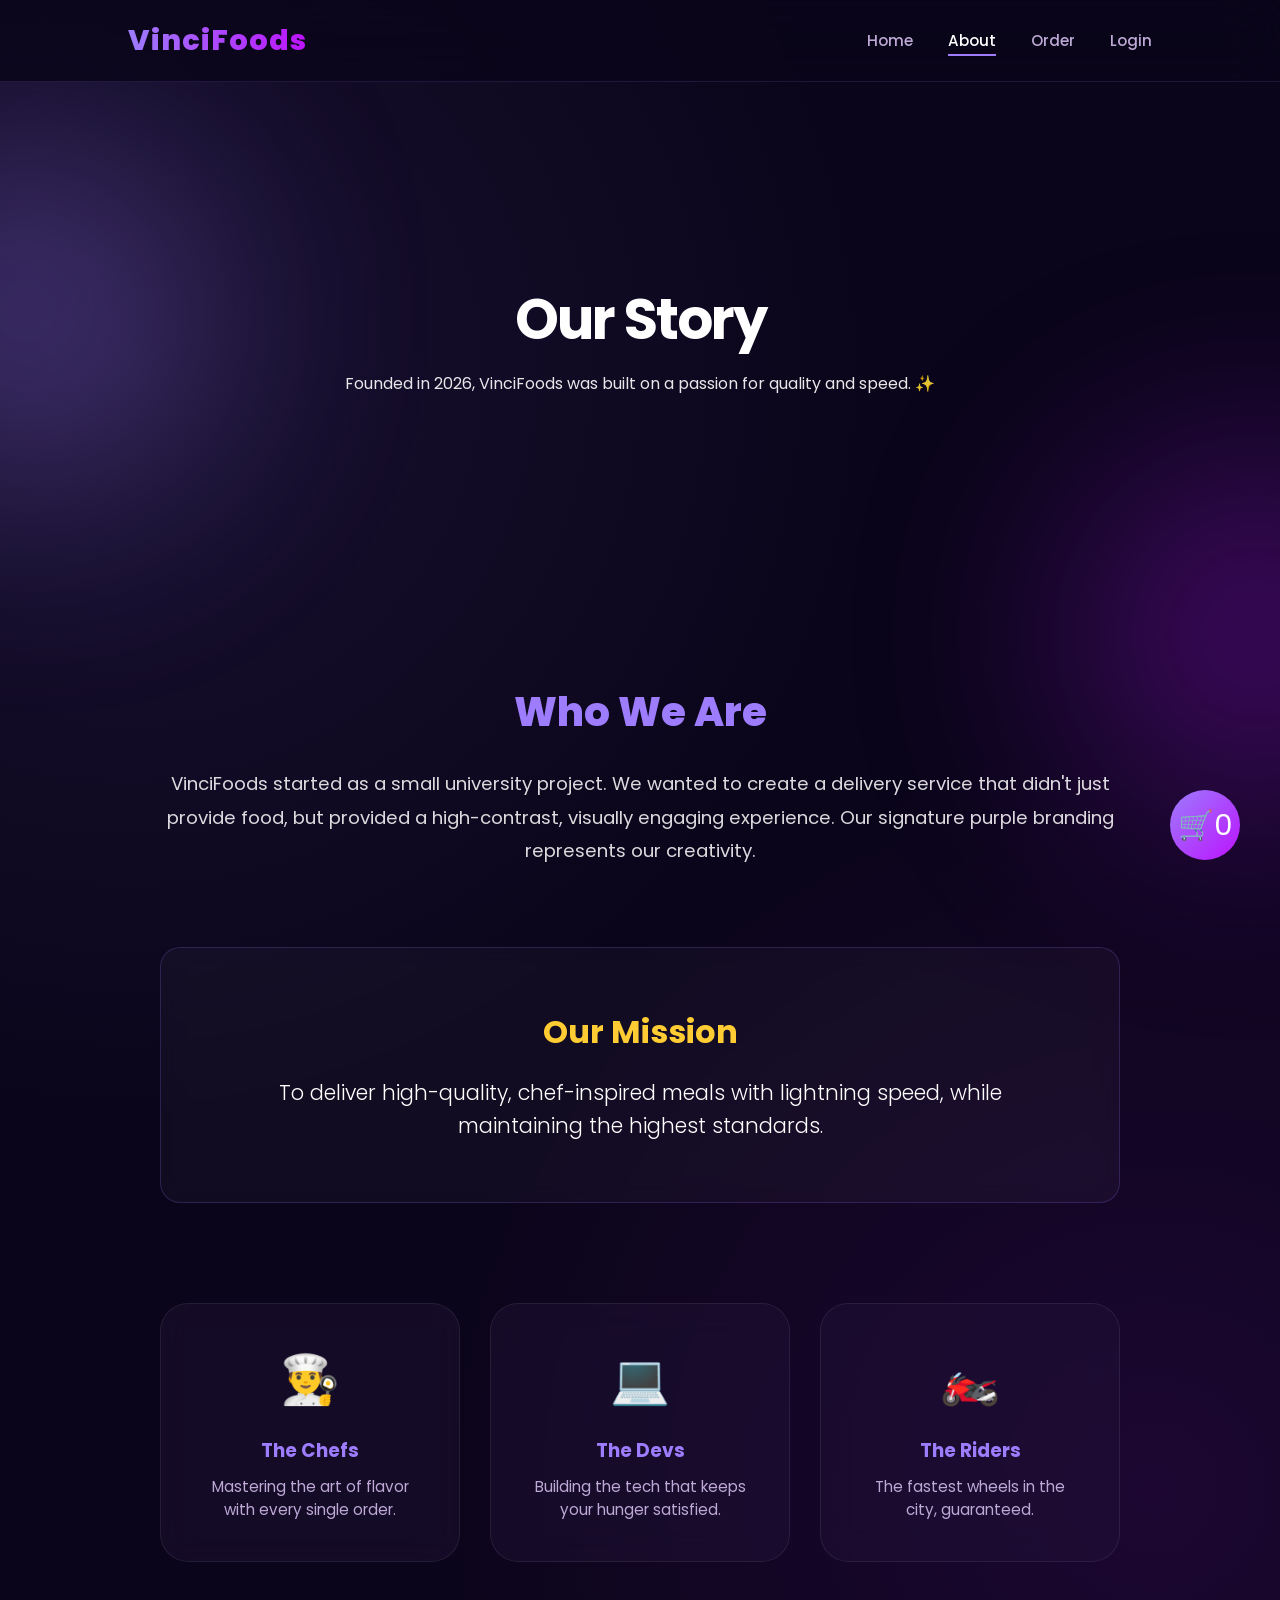
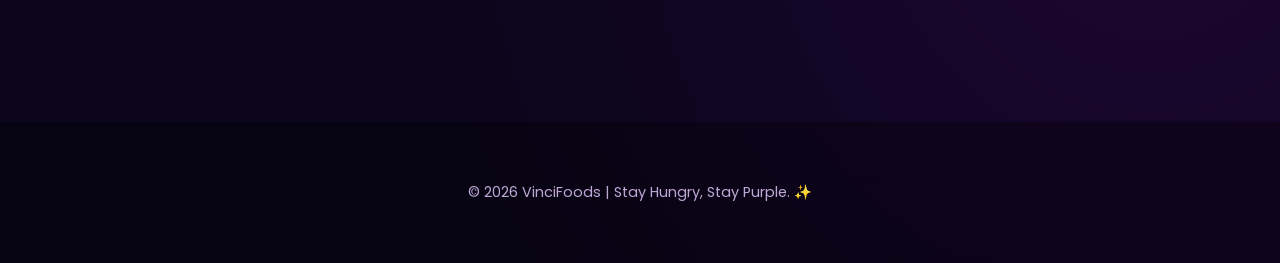
==== VinciFoods/aboutus.html @ 6edb6136 "Update aboutus.html" ====
<!DOCTYPE html>
<html lang="en">
<head>
    <meta charset="UTF-8">
    <meta name="viewport" content="width=device-width, initial-scale=1.0">
    <title>VinciFoods | Our Story</title>
    <link rel="stylesheet" href="style.css">
    <link href="https://fonts.googleapis.com/css2?family=Poppins:wght@300;400;600;800&display=swap" rel="stylesheet">
    <style>
        /* Scroll & Layout Fixes */
        html, body {
            height: auto;
            overflow-y: auto;
            overflow-x: hidden;
        }

        /* Mission Card enhancement */
        .delivery-card {
            background: rgba(255, 255, 255, 0.03);
            backdrop-filter: blur(10px);
            border: 1px solid rgba(157, 124, 253, 0.2);
            border-radius: 20px;
            transition: var(--transition-smooth);
        }

        .delivery-card:hover {
            transform: translateY(-5px);
            border-color: var(--accent-purple);
        }

        /* Staggered Entrance for About Content */
        .hero h1, .hero p, .intro-text, .delivery-card, .feature-item {
            opacity: 0;
            transform: translateY(40px) skewY(1deg);
            transition: var(--transition-cool);
        }

        body.loaded .hero h1 { opacity: 1; transform: translateY(0) skewY(0); transition-delay: 0.2s; }
        body.loaded .hero p  { opacity: 1; transform: translateY(0) skewY(0); transition-delay: 0.3s; }
        body.loaded .intro-text { opacity: 1; transform: translateY(0) skewY(0); transition-delay: 0.4s; }
        body.loaded .delivery-card { opacity: 1; transform: translateY(0) skewY(0); transition-delay: 0.5s; }
        
        /* Team Stagger */
        body.loaded .feature-item:nth-child(1) { opacity: 1; transform: translateY(0) skewY(0); transition-delay: 0.6s; }
        body.loaded .feature-item:nth-child(2) { opacity: 1; transform: translateY(0) skewY(0); transition-delay: 0.7s; }
        body.loaded .feature-item:nth-child(3) { opacity: 1; transform: translateY(0) skewY(0); transition-delay: 0.8s; }

        @media (max-width: 768px) {
            .hero h1 { font-size: 2.5rem; }
            .features-grid { grid-template-columns: 1fr; padding: 20px; }
        }
    </style>
</head>
<body id="page-body">
    <!-- Transition Layer Reveal (Curtain) -->
    <div id="loader-layer" style="position: fixed; top: 0; left: -100%; width: 100%; height: 100vh; background: linear-gradient(90deg, var(--accent-purple), var(--accent-neon)); z-index: 10001; transition: left 0.7s cubic-bezier(0.83, 0, 0.17, 1); pointer-events: none;"></div>

    <nav>
        <div class="logo" onclick="navTo('index.html')" style="cursor: pointer;">VinciFoods</div>
        <ul class="nav-links">
            <li><a href="javascript:void(0)" onclick="navTo('index.html')">Home</a></li>
            <li><a href="javascript:void(0)" onclick="navTo('aboutus.html')" class="active">About</a></li>
            <li><a href="javascript:void(0)" onclick="navTo('order.html')">Order</a></li>
            <li><a href="javascript:void(0)" onclick="navTo('login.html')" id="authLink">Login</a></li>
        </ul>
    </nav>

    <main>
        <header class="hero" style="min-height: 60vh; display: flex; flex-direction: column; justify-content: center; align-items: center; text-align: center; padding: 100px 10%;">
            <h1 style="font-size: 3.5rem; letter-spacing: -2px; line-height: 1.1;">Our Story</h1>
            <p style="max-width: 700px; margin: 20px auto; opacity: 0.9;">
                Founded in 2026, VinciFoods was built on a passion for quality and speed. ✨
            </p>
        </header>

        <section style="max-width: 1000px; margin: 0 auto; padding: 60px 20px; text-align: center;">
            <div class="intro-text" style="margin-bottom: 80px;">
                <h2 style="color: var(--accent-purple); margin-bottom: 25px; font-size: 2.5rem; font-weight: 800;">Who We Are</h2>
                <p style="font-size: 1.15rem; color: var(--text-white); opacity: 0.85; line-height: 1.8;">
                    VinciFoods started as a small university project. We wanted to create a delivery service that didn't just provide food, but provided a high-contrast, visually engaging experience. Our signature purple branding represents our creativity.
                </p>
            </div>

            <div class="delivery-card" style="padding: 60px 40px; margin-bottom: 100px;">
                <h3 style="color: var(--accent-gold); margin-bottom: 20px; font-size: 2rem; font-weight: 700;">Our Mission</h3>
                <p style="font-size: 1.3rem; font-weight: 300; line-height: 1.6; color: var(--text-white); max-width: 800px; margin: 0 auto;">
                    To deliver high-quality, chef-inspired meals with lightning speed, while maintaining the highest standards.
                </p>
            </div>

            <div class="features-grid" style="margin-bottom: 100px; display: grid; grid-template-columns: repeat(auto-fit, minmax(250px, 1fr)); gap: 30px;">
                <div class="feature-item">
                    <span style="font-size: 3rem; display: block; margin-bottom: 20px;">👨‍🍳</span>
                    <h3 style="color: var(--accent-purple); margin-bottom: 10px;">The Chefs</h3>
                    <p style="font-size: 0.95rem; color: var(--text-muted);">Mastering the art of flavor with every single order.</p>
                </div>
                <div class="feature-item">
                    <span style="font-size: 3rem; display: block; margin-bottom: 20px;">💻</span>
                    <h3 style="color: var(--accent-purple); margin-bottom: 10px;">The Devs</h3>
                    <p style="font-size: 0.95rem; color: var(--text-muted);">Building the tech that keeps your hunger satisfied.</p>
                </div>
                <div class="feature-item">
                    <span style="font-size: 3rem; display: block; margin-bottom: 20px;">🏍️</span>
                    <h3 style="color: var(--accent-purple); margin-bottom: 10px;">The Riders</h3>
                    <p style="font-size: 0.95rem; color: var(--text-muted);">The fastest wheels in the city, guaranteed.</p>
                </div>
            </div>
        </section>
    </main>

    <div class="cart-toggle" onclick="toggleCart()">🛒 <span id="cart-count">0</span></div>

    <div id="sidebar" class="cart-sidebar">
        <div class="cart-header" style="display:flex; justify-content:space-between; align-items:center; padding-bottom:20px;">
            <h3>Your Basket</h3>
            <button onclick="toggleCart()" style="background:none; border:none; color:var(--accent-purple); cursor:pointer; font-size:2rem;">&times;</button>
        </div>
        <div id="cart-items"></div>
        <div class="cart-total" style="padding: 20px; border-top: 1px solid rgba(157,124,253,0.2);">
            <div style="display:flex; justify-content:space-between; margin-bottom:15px;">
                <span>Total:</span>
                <span id="total-price" style="color:var(--accent-gold); font-weight:bold;">$0.00</span>
            </div>
            <button class="submit-btn" style="width: 100%;" onclick="checkout()">Checkout</button>
        </div>
    </div>

    <footer><p>&copy; 2026 VinciFoods | Stay Hungry, Stay Purple. ✨</p></footer>

    <script>
        // --- COOL TRANSITION LOGIC ---
        function navTo(url) {
            const loader = document.getElementById('loader-layer');
            loader.style.left = '0';
            setTimeout(() => { window.location.href = url; }, 700);
        }

        document.addEventListener("DOMContentLoaded", () => {
            // Trigger the Clip-Path reveal from style.css
            setTimeout(() => {
                document.body.classList.add('loaded');
            }, 100);
        });

        // --- CART LOGIC ---
        let basket = JSON.parse(localStorage.getItem('userCart')) || [];
        function toggleCart() { document.getElementById('sidebar').classList.toggle('active'); }
        
        function updateUI() {
            const container = document.getElementById('cart-items');
            const countLabel = document.getElementById('cart-count');
            const totalLabel = document.getElementById('total-price');
            container.innerHTML = '';
            let total = 0;

            if (basket.length === 0) {
                container.innerHTML = '<p style="text-align:center; color:var(--text-muted); margin-top:20px;">Your basket is empty.</p>';
            } else {
                basket.forEach((item, index) => {
                    total += item.price;
                    const itemDiv = document.createElement('div');
                    itemDiv.style = "display: flex; justify-content: space-between; padding: 15px; border-bottom: 1px solid rgba(157,124,253,0.1);";
                    itemDiv.innerHTML = `<div style="text-align: left;"><p style="font-weight:bold; font-size:0.9rem;">${item.name}</p><p style="font-size:0.8rem; color:var(--accent-gold);">$${item.price.toFixed(2)}</p></div><button onclick="removeItem(${index})" style="background:none; border:none; color:#ff4d4d; cursor:pointer; font-size: 0.8rem;">Remove</button>`;
                    container.appendChild(itemDiv);
                });
            }
            countLabel.innerText = basket.length;
            totalLabel.innerText = `$${total.toFixed(2)}`;
            localStorage.setItem('userCart', JSON.stringify(basket));
        }

        function removeItem(index) { basket.splice(index, 1); updateUI(); }
        updateUI();
    </script>
</body>
</html>
---- VinciFoods/style.css ----
/* --- ROOT VARIABLES --- */
:root {
    --bg-dark: #0a051a;      
    --bg-card: rgba(36, 20, 58, 0.4);      
    --accent-purple: #9d7cfd; 
    --accent-gold: #ffcc33;   
    --accent-neon: #bc13fe;  
    --text-white: #ffffff;
    --text-muted: #bda8d6;
    --error-red: #ff4d4d;
    --success-green: #00ff88; 
    --info-blue: #44ddff;     
    --glass-shine: rgba(255, 255, 255, 0.05);
    /* High-end timing function for that "snappy" feel */
    --transition-cool: all 0.8s cubic-bezier(0.16, 1, 0.3, 1);
    --transition-smooth: all 0.5s cubic-bezier(0.23, 1, 0.32, 1);
}

/* --- ANIMATIONS --- */
@keyframes fadeInUp {
    from { opacity: 0; transform: translateY(50px) skewY(2deg); filter: blur(10px); }
    to { opacity: 1; transform: translateY(0) skewY(0); filter: blur(0); }
}

@keyframes glowPulse {
    0%, 100% { box-shadow: 0 0 15px rgba(157, 124, 253, 0.3); }
    50% { box-shadow: 0 0 35px var(--accent-purple), 0 0 15px var(--accent-neon); }
}

@keyframes float {
    0%, 100% { transform: translateY(0) scale(1); }
    50% { transform: translateY(-20px) scale(1.05); }
}

/* --- PAGE STRUCTURE --- */
* {
    margin: 0;
    padding: 0;
    box-sizing: border-box;
}

html {
    scroll-behavior: smooth;
}

body {
    background: var(--bg-dark);
    background-image: 
        radial-gradient(circle at 10% 20%, rgba(157, 124, 253, 0.1) 0%, transparent 40%),
        radial-gradient(circle at 90% 80%, rgba(188, 19, 254, 0.1) 0%, transparent 40%);
    color: var(--text-white);
    min-height: 100vh;
    display: flex;
    flex-direction: column;
    overflow-x: hidden;
    font-family: 'Poppins', sans-serif;
    
    /* Reveal Initial State */
    clip-path: circle(0% at 50% 50%);
    transition: clip-path 1.2s cubic-bezier(0.16, 1, 0.3, 1);
}

/* Dynamic Background Blobs */
body::before, body::after {
    content: "";
    position: fixed;
    width: 350px;
    height: 350px;
    border-radius: 50%;
    filter: blur(120px);
    z-index: -1;
    opacity: 0.35;
    animation: float 12s infinite ease-in-out;
    pointer-events: none;
}

body::before { top: 15%; left: -150px; background: var(--accent-purple); }
body::after { bottom: 10%; right: -150px; background: var(--accent-neon); animation-delay: -6s; }

/* Transition Reveal State */
body.loaded {
    clip-path: circle(150% at 50% 50%);
}

/* Exit Sweep Transition */
body.fade-out::after {
    content: "";
    position: fixed;
    top: 0;
    left: 0;
    width: 100%;
    height: 100%;
    background: var(--accent-purple);
    z-index: 10001;
    transform: translateX(-100%);
    animation: sweepIn 0.6s cubic-bezier(0.83, 0, 0.17, 1) forwards;
}

@keyframes sweepIn {
    to { transform: translateX(0); }
}

/* --- STAGGERED ENTRANCE --- */
.hero h1, .hero p, .hero-btns, .feature-item {
    opacity: 0;
}

body.loaded .hero h1 { animation: fadeInUp 0.8s var(--transition-cool) forwards 0.2s; }
body.loaded .hero p  { animation: fadeInUp 0.8s var(--transition-cool) forwards 0.3s; }
body.loaded .hero-btns { animation: fadeInUp 0.8s var(--transition-cool) forwards 0.4s; }

/* --- NAVIGATION --- */
nav {
    display: flex;
    justify-content: space-between;
    align-items: center;
    padding: 1.2rem 10%;
    background: rgba(10, 5, 26, 0.8);
    backdrop-filter: blur(25px);
    border-bottom: 1px solid rgba(157, 124, 253, 0.15);
    position: sticky;
    top: 0;
    z-index: 1000; 
    transform: translateY(-100%);
    transition: transform 0.8s var(--transition-cool) 0.5s;
}

body.loaded nav {
    transform: translateY(0);
}

.logo {
    font-size: 1.8rem;
    font-weight: 800;
    background: linear-gradient(to right, var(--accent-purple), var(--accent-neon));
    -webkit-background-clip: text;
    -webkit-text-fill-color: transparent;
    letter-spacing: 1px;
}

.nav-links {
    list-style: none;
    display: flex;
    gap: 35px;
}

.nav-links a {
    text-decoration: none;
    color: var(--text-muted);
    font-weight: 500;
    font-size: 0.95rem;
    position: relative;
    transition: var(--transition-smooth);
}

.nav-links a.active, .nav-links a:hover {
    color: var(--text-white);
}

.nav-links a::after {
    content: "";
    position: absolute;
    bottom: -5px;
    left: 0;
    width: 0%;
    height: 2px;
    background: var(--accent-purple);
    transition: var(--transition-smooth);
}

.nav-links a.active::after, .nav-links a:hover::after {
    width: 100%;
}

/* --- CARDS & GRID --- */
.feature-item, .food-item, .auth-container {
    background: var(--bg-card);
    backdrop-filter: blur(15px);
    border: 1px solid rgba(255, 255, 255, 0.08);
    border-radius: 28px;
    padding: 40px;
    transition: var(--transition-smooth);
    text-align: center;
}

.feature-item:hover, .food-item:hover {
    transform: translateY(-12px);
    border-color: var(--accent-purple);
    background: rgba(157, 124, 253, 0.1);
    box-shadow: 0 20px 40px rgba(0, 0, 0, 0.3);
}

/* --- BUTTONS --- */
.btn-primary, .btn-secondary, .submit-btn {
    padding: 14px 35px;
    border-radius: 16px;
    font-weight: 700;
    text-decoration: none;
    display: inline-block;
    transition: var(--transition-smooth);
    cursor: pointer;
    border: none;
    font-size: 1rem;
}

.btn-primary, .submit-btn {
    background: linear-gradient(135deg, var(--accent-purple), var(--accent-neon));
    color: white;
    box-shadow: 0 8px 20px rgba(157, 124, 253, 0.3);
}

.btn-secondary {
    background: rgba(255, 255, 255, 0.05);
    color: white;
    border: 1px solid rgba(157, 124, 253, 0.3);
}

.btn-primary:hover, .submit-btn:hover {
    transform: translateY(-4px);
    filter: brightness(1.15);
    box-shadow: 0 12px 30px rgba(157, 124, 253, 0.5);
}

.btn-secondary:hover {
    background: rgba(157, 124, 253, 0.1);
    border-color: var(--accent-purple);
    transform: translateY(-4px);
}

/* --- USER WELCOME TEXT --- */
.user-welcome {
    background: rgba(255, 204, 51, 0.1);
    color: var(--accent-gold);
    padding: 8px 20px;
    border-radius: 50px;
    font-size: 0.9rem;
    font-weight: 600;
    display: inline-block;
    margin-bottom: 20px;
    border: 1px solid rgba(255, 204, 51, 0.2);
}

/* --- CART SYSTEM --- */
.cart-toggle {
    position: fixed; 
    bottom: 40px;
    right: 40px;
    background: linear-gradient(135deg, var(--accent-purple), var(--accent-neon));
    width: 70px;
    height: 70px;
    border-radius: 50%;
    display: flex;
    justify-content: center;
    align-items: center;
    font-size: 1.8rem;
    z-index: 9999; 
    cursor: pointer;
    transition: var(--transition-smooth);
    animation: glowPulse 3s infinite;
}

.cart-toggle:hover {
    transform: scale(1.1) rotate(-10deg);
}

.cart-sidebar {
    position: fixed;
    top: 0;
    right: -450px; 
    width: 420px;
    height: 100vh;
    background: rgba(10, 5, 26, 0.98);
    backdrop-filter: blur(40px);
    border-left: 1px solid rgba(157, 124, 253, 0.2);
    z-index: 10000; 
    padding: 50px 30px;
    display: flex;
    flex-direction: column;
    transition: 0.7s cubic-bezier(0.16, 1, 0.3, 1);
}

.cart-sidebar.active { right: 0; }

/* --- FOOTER --- */
footer {
    padding: 60px 10%;
    text-align: center;
    color: var(--text-muted);
    font-size: 0.9rem;
    background: rgba(0,0,0,0.3);
    margin-top: auto;
}
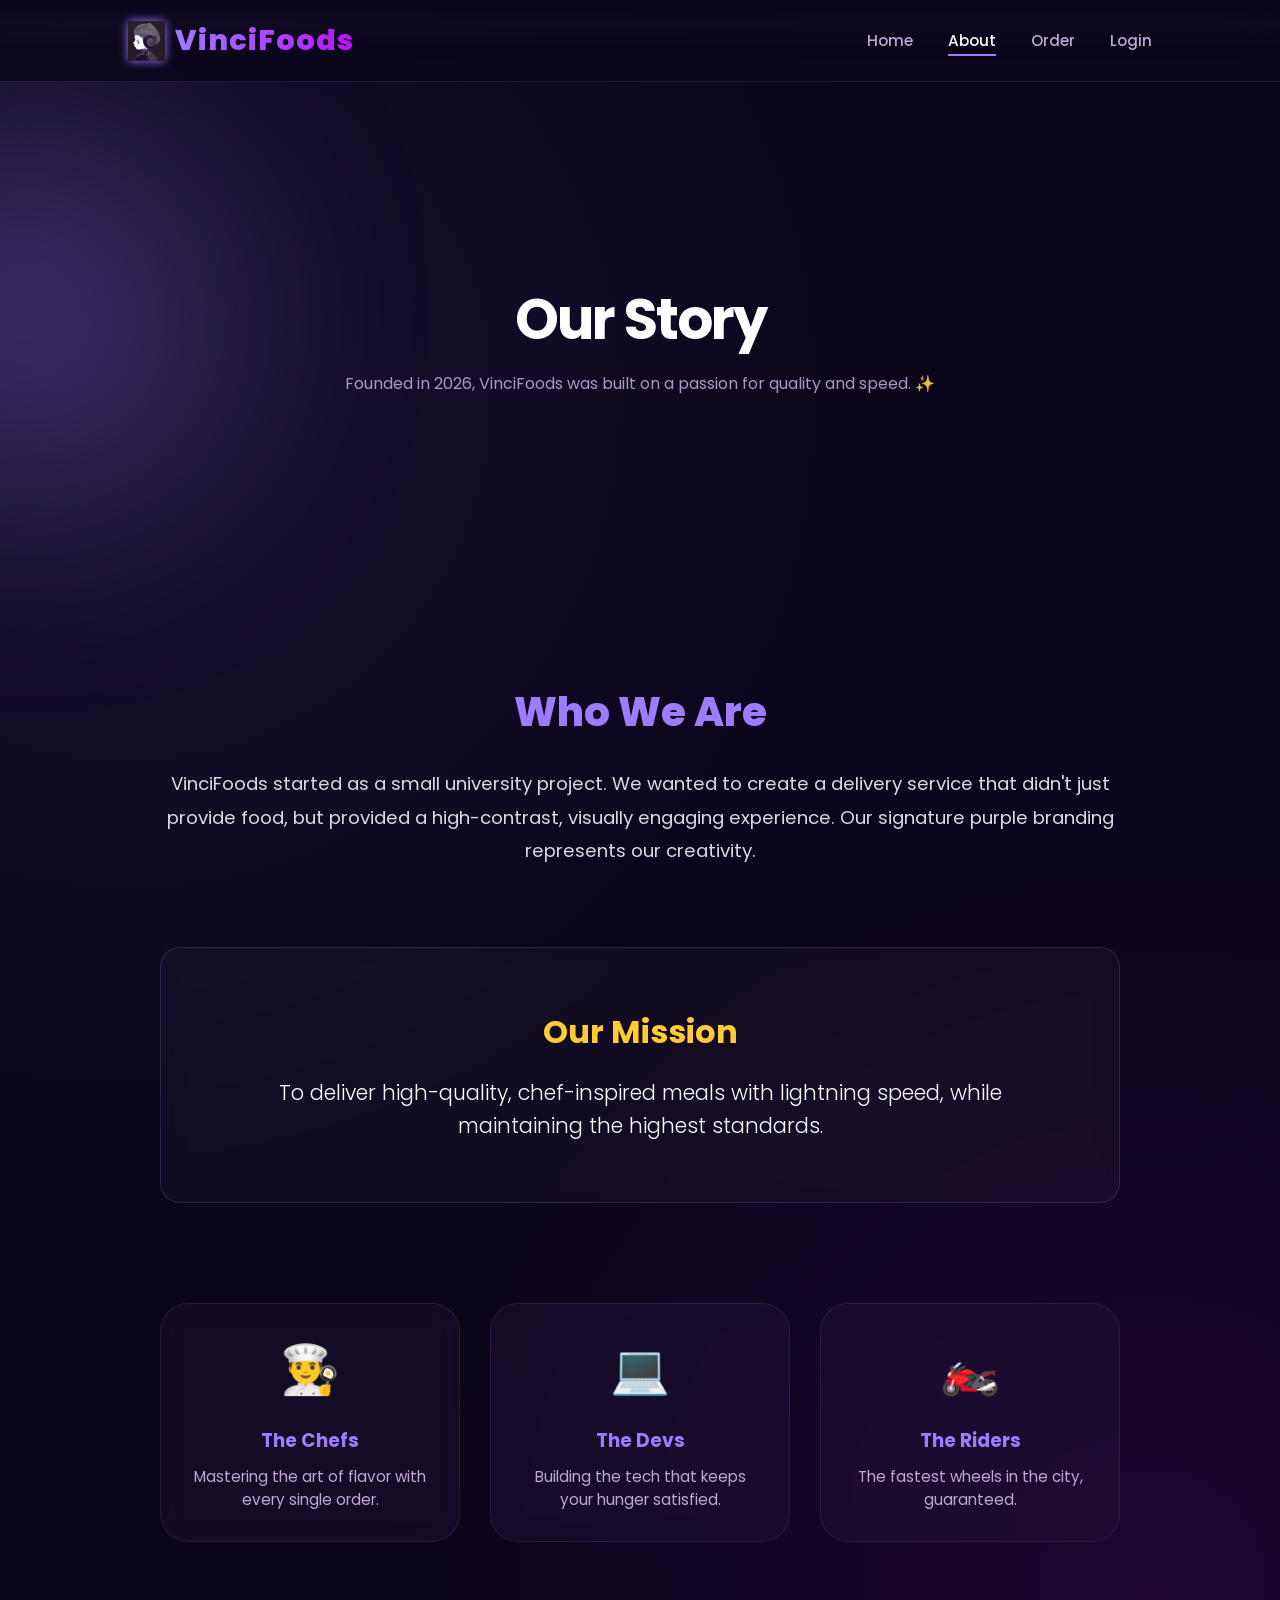
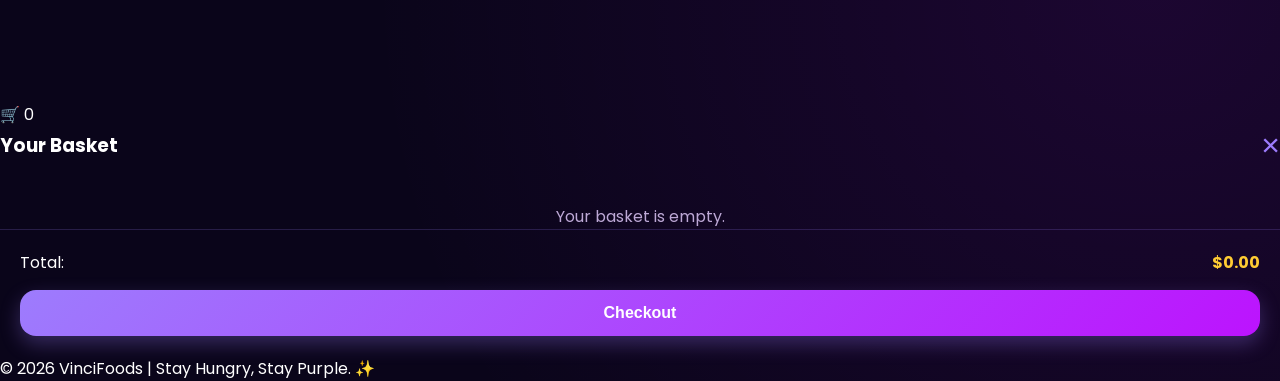
==== commit 30fbac65: "Update aboutus.html" ====
--- a/VinciFoods/aboutus.html
+++ b/VinciFoods/aboutus.html
@@ -14,6 +14,37 @@
             overflow-x: hidden;
         }
 
+        /* --- LOGO TRANSITION STYLES --- */
+        #loader-layer {
+            position: fixed;
+            top: 0;
+            left: -100%;
+            width: 100%;
+            height: 100vh;
+            background: #0a051a; /* Matches your --bg-dark variable */
+            z-index: 10001;
+            transition: left 0.7s cubic-bezier(0.83, 0, 0.17, 1);
+            display: flex;
+            justify-content: center;
+            align-items: center;
+            pointer-events: none;
+        }
+
+        #loader-logo {
+            width: 220px; 
+            height: auto;
+            opacity: 0;
+            transform: scale(0.85);
+            transition: all 0.6s cubic-bezier(0.16, 1, 0.3, 1);
+            filter: drop-shadow(0 0 25px rgba(157, 124, 253, 0.6));
+        }
+
+        /* Transition Trigger */
+        #loader-layer.active #loader-logo {
+            opacity: 1;
+            transform: scale(1);
+        }
+
         /* Mission Card enhancement */
         .delivery-card {
             background: rgba(255, 255, 255, 0.03);
@@ -32,7 +63,7 @@
         .hero h1, .hero p, .intro-text, .delivery-card, .feature-item {
             opacity: 0;
             transform: translateY(40px) skewY(1deg);
-            transition: var(--transition-cool);
+            transition: 0.8s cubic-bezier(0.23, 1, 0.32, 1);
         }
 
         body.loaded .hero h1 { opacity: 1; transform: translateY(0) skewY(0); transition-delay: 0.2s; }
@@ -52,23 +83,29 @@
     </style>
 </head>
 <body id="page-body">
-    <!-- Transition Layer Reveal (Curtain) -->
-    <div id="loader-layer" style="position: fixed; top: 0; left: -100%; width: 100%; height: 100vh; background: linear-gradient(90deg, var(--accent-purple), var(--accent-neon)); z-index: 10001; transition: left 0.7s cubic-bezier(0.83, 0, 0.17, 1); pointer-events: none;"></div>
+    <!-- Corrected Transition Layer with .png extension -->
+    <div id="loader-layer">
+        <img src="Image_20260212_002545_039.png" id="loader-logo" alt="VinciFoods Logo">
+    </div>
 
     <nav>
-        <div class="logo" onclick="navTo('index.html')" style="cursor: pointer;">VinciFoods</div>
+        <div class="logo-container" onclick="navTo('index.html')" style="cursor: pointer; display: flex; align-items: center; gap: 10px;">
+            <!-- Also using the image here for consistency -->
+            <img src="Image_20260212_002545_039.png" alt="V" style="height: 40px; filter: drop-shadow(0 0 5px var(--accent-purple));">
+            <span class="logo">VinciFoods</span>
+        </div>
         <ul class="nav-links">
             <li><a href="javascript:void(0)" onclick="navTo('index.html')">Home</a></li>
             <li><a href="javascript:void(0)" onclick="navTo('aboutus.html')" class="active">About</a></li>
             <li><a href="javascript:void(0)" onclick="navTo('order.html')">Order</a></li>
-            <li><a href="javascript:void(0)" onclick="navTo('login.html')" id="authLink">Login</a></li>
+            <li><a href="javascript:void(0)" onclick="handleAuthAction()" id="authLink">Login</a></li>
         </ul>
     </nav>
 
     <main>
         <header class="hero" style="min-height: 60vh; display: flex; flex-direction: column; justify-content: center; align-items: center; text-align: center; padding: 100px 10%;">
             <h1 style="font-size: 3.5rem; letter-spacing: -2px; line-height: 1.1;">Our Story</h1>
-            <p style="max-width: 700px; margin: 20px auto; opacity: 0.9;">
+            <p style="max-width: 700px; margin: 20px auto; opacity: 0.9; color: var(--text-muted);">
                 Founded in 2026, VinciFoods was built on a passion for quality and speed. ✨
             </p>
         </header>
@@ -110,6 +147,7 @@
 
     <div class="cart-toggle" onclick="toggleCart()">🛒 <span id="cart-count">0</span></div>
 
+    <!-- Sidebar & Footer (Keeping your existing logic) -->
     <div id="sidebar" class="cart-sidebar">
         <div class="cart-header" style="display:flex; justify-content:space-between; align-items:center; padding-bottom:20px;">
             <h3>Your Basket</h3>
@@ -128,18 +166,49 @@
     <footer><p>&copy; 2026 VinciFoods | Stay Hungry, Stay Purple. ✨</p></footer>
 
     <script>
-        // --- COOL TRANSITION LOGIC ---
+        // --- AUTH & SESSION SYNC ---
+        function checkAuth() {
+            const authLink = document.getElementById('authLink');
+            const currentUser = JSON.parse(localStorage.getItem('currentUser'));
+            if (currentUser) {
+                authLink.innerText = "Logout";
+            } else {
+                authLink.innerText = "Login";
+            }
+        }
+
+        function handleAuthAction() {
+            const currentUser = JSON.parse(localStorage.getItem('currentUser'));
+            if (currentUser) {
+                if (confirm("Are you sure you want to logout?")) {
+                    localStorage.removeItem('currentUser');
+                    navTo('index.html');
+                }
+            } else {
+                navTo('login.html');
+            }
+        }
+
+        // --- NAVIGATION & TRANSITIONS ---
         function navTo(url) {
             const loader = document.getElementById('loader-layer');
             loader.style.left = '0';
-            setTimeout(() => { window.location.href = url; }, 700);
+            
+            setTimeout(() => {
+                loader.classList.add('active');
+            }, 100);
+
+            setTimeout(() => { 
+                window.location.href = url; 
+            }, 800);
         }
 
         document.addEventListener("DOMContentLoaded", () => {
-            // Trigger the Clip-Path reveal from style.css
+            checkAuth();
             setTimeout(() => {
                 document.body.classList.add('loaded');
             }, 100);
+            updateUI();
         });
 
         // --- CART LOGIC ---
@@ -170,7 +239,23 @@
         }
 
         function removeItem(index) { basket.splice(index, 1); updateUI(); }
-        updateUI();
+
+        function checkout() {
+            const currentUser = JSON.parse(localStorage.getItem('currentUser'));
+            if (!currentUser) {
+                alert("Please login to proceed to checkout!");
+                navTo('login.html');
+                return;
+            }
+            if (basket.length === 0) {
+                alert("Your basket is empty!");
+                return;
+            }
+            alert("Order placed successfully! 🍕");
+            basket = [];
+            updateUI();
+            toggleCart();
+        }
     </script>
 </body>
 </html>
--- a/VinciFoods/style.css
+++ b/VinciFoods/style.css
@@ -16,6 +16,18 @@
     --transition-smooth: all 0.5s cubic-bezier(0.23, 1, 0.32, 1);
 }
 
+/* --- CUSTOM SCROLLBAR --- */
+::-webkit-scrollbar {
+    width: 8px;
+}
+::-webkit-scrollbar-track {
+    background: var(--bg-dark);
+}
+::-webkit-scrollbar-thumb {
+    background: linear-gradient(var(--accent-purple), var(--accent-neon));
+    border-radius: 10px;
+}
+
 /* --- ANIMATIONS --- */
 @keyframes fadeInUp {
     from { opacity: 0; transform: translateY(50px) skewY(2deg); filter: blur(10px); }
@@ -30,6 +42,11 @@
 @keyframes float {
     0%, 100% { transform: translateY(0) scale(1); }
     50% { transform: translateY(-20px) scale(1.05); }
+}
+
+@keyframes scanline {
+    0% { transform: translateY(-100%); }
+    100% { transform: translateY(100%); }
 }
 
 /* --- PAGE STRUCTURE --- */
@@ -60,8 +77,23 @@
     transition: clip-path 1.2s cubic-bezier(0.16, 1, 0.3, 1);
 }
 
+/* Tech Overlay (Scanline) */
+body::after {
+    content: "";
+    position: fixed;
+    top: 0;
+    left: 0;
+    width: 100%;
+    height: 100%;
+    background: linear-gradient(to bottom, transparent, rgba(157, 124, 253, 0.03), transparent);
+    height: 50px;
+    z-index: 10002;
+    pointer-events: none;
+    animation: scanline 8s linear infinite;
+}
+
 /* Dynamic Background Blobs */
-body::before, body::after {
+body::before {
     content: "";
     position: fixed;
     width: 350px;
@@ -72,42 +104,15 @@
     opacity: 0.35;
     animation: float 12s infinite ease-in-out;
     pointer-events: none;
-}
-
-body::before { top: 15%; left: -150px; background: var(--accent-purple); }
-body::after { bottom: 10%; right: -150px; background: var(--accent-neon); animation-delay: -6s; }
+    top: 15%; 
+    left: -150px; 
+    background: var(--accent-purple);
+}
 
 /* Transition Reveal State */
 body.loaded {
     clip-path: circle(150% at 50% 50%);
 }
-
-/* Exit Sweep Transition */
-body.fade-out::after {
-    content: "";
-    position: fixed;
-    top: 0;
-    left: 0;
-    width: 100%;
-    height: 100%;
-    background: var(--accent-purple);
-    z-index: 10001;
-    transform: translateX(-100%);
-    animation: sweepIn 0.6s cubic-bezier(0.83, 0, 0.17, 1) forwards;
-}
-
-@keyframes sweepIn {
-    to { transform: translateX(0); }
-}
-
-/* --- STAGGERED ENTRANCE --- */
-.hero h1, .hero p, .hero-btns, .feature-item {
-    opacity: 0;
-}
-
-body.loaded .hero h1 { animation: fadeInUp 0.8s var(--transition-cool) forwards 0.2s; }
-body.loaded .hero p  { animation: fadeInUp 0.8s var(--transition-cool) forwards 0.3s; }
-body.loaded .hero-btns { animation: fadeInUp 0.8s var(--transition-cool) forwards 0.4s; }
 
 /* --- NAVIGATION --- */
 nav {
@@ -173,25 +178,24 @@
 }
 
 /* --- CARDS & GRID --- */
-.feature-item, .food-item, .auth-container {
+.feature-item, .food-item, .auth-container, .stat-card {
     background: var(--bg-card);
     backdrop-filter: blur(15px);
     border: 1px solid rgba(255, 255, 255, 0.08);
     border-radius: 28px;
-    padding: 40px;
-    transition: var(--transition-smooth);
-    text-align: center;
-}
-
-.feature-item:hover, .food-item:hover {
-    transform: translateY(-12px);
+    padding: 30px;
+    transition: var(--transition-smooth);
+}
+
+.food-item:hover, .stat-card:hover {
+    transform: translateY(-10px);
     border-color: var(--accent-purple);
     background: rgba(157, 124, 253, 0.1);
-    box-shadow: 0 20px 40px rgba(0, 0, 0, 0.3);
+    box-shadow: 0 20px 40px rgba(0, 0, 0, 0.4);
 }
 
 /* --- BUTTONS --- */
-.btn-primary, .btn-secondary, .submit-btn {
+.btn-primary, .submit-btn, .btn-shutdown {
     padding: 14px 35px;
     border-radius: 16px;
     font-weight: 700;
@@ -201,6 +205,7 @@
     cursor: pointer;
     border: none;
     font-size: 1rem;
+    text-align: center;
 }
 
 .btn-primary, .submit-btn {
@@ -209,84 +214,43 @@
     box-shadow: 0 8px 20px rgba(157, 124, 253, 0.3);
 }
 
-.btn-secondary {
-    background: rgba(255, 255, 255, 0.05);
+.btn-shutdown {
+    background: rgba(255, 77, 77, 0.1);
+    border: 1px solid var(--error-red);
+    color: var(--error-red);
+    font-size: 0.8rem;
+    padding: 10px 20px;
+}
+
+.btn-shutdown:hover {
+    background: var(--error-red);
     color: white;
-    border: 1px solid rgba(157, 124, 253, 0.3);
-}
-
-.btn-primary:hover, .submit-btn:hover {
-    transform: translateY(-4px);
-    filter: brightness(1.15);
-    box-shadow: 0 12px 30px rgba(157, 124, 253, 0.5);
-}
-
-.btn-secondary:hover {
-    background: rgba(157, 124, 253, 0.1);
-    border-color: var(--accent-purple);
-    transform: translateY(-4px);
-}
-
-/* --- USER WELCOME TEXT --- */
-.user-welcome {
+    box-shadow: 0 0 20px rgba(255, 77, 77, 0.4);
+}
+
+/* --- USER & ADMIN UTILS --- */
+.admin-badge {
+    color: var(--accent-gold);
     background: rgba(255, 204, 51, 0.1);
-    color: var(--accent-gold);
-    padding: 8px 20px;
-    border-radius: 50px;
-    font-size: 0.9rem;
-    font-weight: 600;
-    display: inline-block;
-    margin-bottom: 20px;
-    border: 1px solid rgba(255, 204, 51, 0.2);
-}
-
-/* --- CART SYSTEM --- */
-.cart-toggle {
-    position: fixed; 
-    bottom: 40px;
-    right: 40px;
-    background: linear-gradient(135deg, var(--accent-purple), var(--accent-neon));
-    width: 70px;
-    height: 70px;
-    border-radius: 50%;
-    display: flex;
-    justify-content: center;
-    align-items: center;
-    font-size: 1.8rem;
-    z-index: 9999; 
-    cursor: pointer;
-    transition: var(--transition-smooth);
-    animation: glowPulse 3s infinite;
-}
-
-.cart-toggle:hover {
-    transform: scale(1.1) rotate(-10deg);
-}
-
-.cart-sidebar {
-    position: fixed;
-    top: 0;
-    right: -450px; 
-    width: 420px;
-    height: 100vh;
-    background: rgba(10, 5, 26, 0.98);
-    backdrop-filter: blur(40px);
-    border-left: 1px solid rgba(157, 124, 253, 0.2);
-    z-index: 10000; 
-    padding: 50px 30px;
-    display: flex;
-    flex-direction: column;
-    transition: 0.7s cubic-bezier(0.16, 1, 0.3, 1);
-}
-
-.cart-sidebar.active { right: 0; }
-
-/* --- FOOTER --- */
-footer {
-    padding: 60px 10%;
-    text-align: center;
-    color: var(--text-muted);
-    font-size: 0.9rem;
-    background: rgba(0,0,0,0.3);
-    margin-top: auto;
-}
+    padding: 4px 12px;
+    border-radius: 8px;
+    font-family: 'Space Mono', monospace;
+    font-size: 0.8rem;
+    border: 1px solid rgba(255, 204, 51, 0.3);
+}
+
+/* --- RESPONSIVE DESIGN --- */
+@media (max-width: 768px) {
+    nav {
+        padding: 1.2rem 5%;
+    }
+    .nav-links {
+        display: none; /* Mobile Menu Logic would go here */
+    }
+    .logo {
+        font-size: 1.4rem;
+    }
+    .stat-value {
+        font-size: 1.8rem !important;
+    }
+}
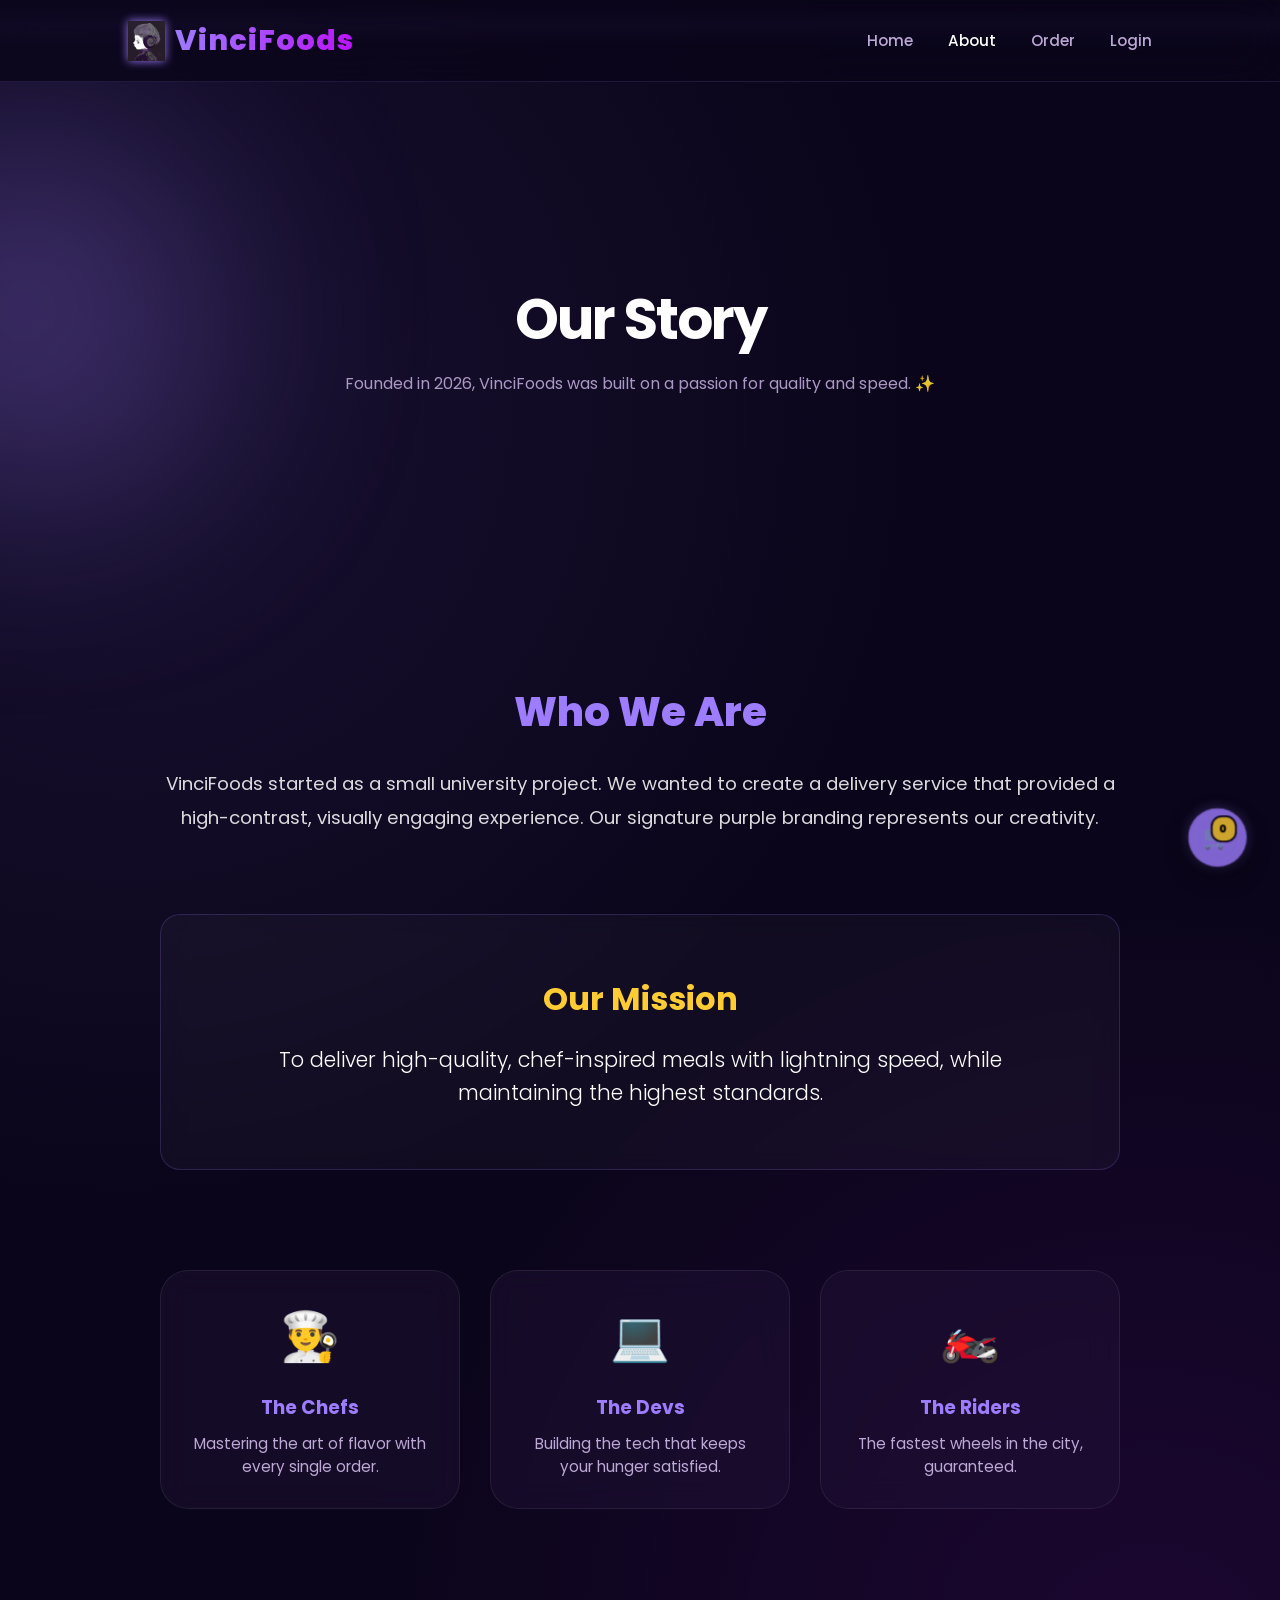
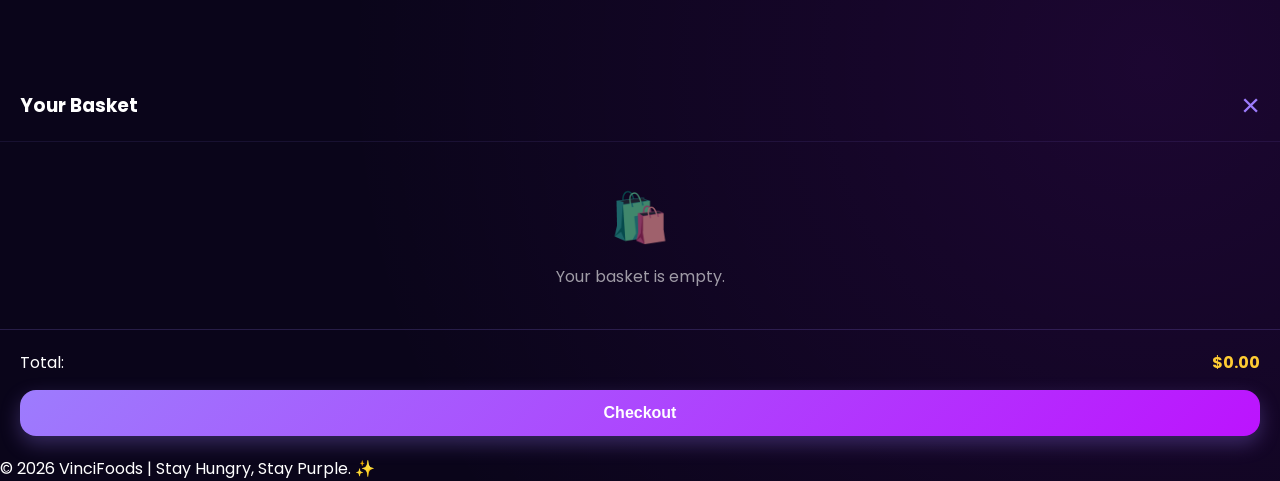
==== commit 81cb893e: "Update aboutus.html" ====
--- a/VinciFoods/aboutus.html
+++ b/VinciFoods/aboutus.html
@@ -1,4 +1,4 @@
-<!DOCTYPE html>
+    <!DOCTYPE html>
 <html lang="en">
 <head>
     <meta charset="UTF-8">
@@ -7,7 +7,7 @@
     <link rel="stylesheet" href="style.css">
     <link href="https://fonts.googleapis.com/css2?family=Poppins:wght@300;400;600;800&display=swap" rel="stylesheet">
     <style>
-        /* Scroll & Layout Fixes */
+        /* --- LAYOUT & SCROLL FIXES --- */
         html, body {
             height: auto;
             overflow-y: auto;
@@ -21,7 +21,7 @@
             left: -100%;
             width: 100%;
             height: 100vh;
-            background: #0a051a; /* Matches your --bg-dark variable */
+            background: #0a051a; 
             z-index: 10001;
             transition: left 0.7s cubic-bezier(0.83, 0, 0.17, 1);
             display: flex;
@@ -39,27 +39,48 @@
             filter: drop-shadow(0 0 25px rgba(157, 124, 253, 0.6));
         }
 
-        /* Transition Trigger */
         #loader-layer.active #loader-logo {
             opacity: 1;
             transform: scale(1);
         }
 
-        /* Mission Card enhancement */
-        .delivery-card {
-            background: rgba(255, 255, 255, 0.03);
-            backdrop-filter: blur(10px);
-            border: 1px solid rgba(157, 124, 253, 0.2);
-            border-radius: 20px;
-            transition: var(--transition-smooth);
-        }
-
-        .delivery-card:hover {
-            transform: translateY(-5px);
-            border-color: var(--accent-purple);
-        }
-
-        /* Staggered Entrance for About Content */
+        /* --- FLOATING CART CONTAINER --- */
+        .cart-container {
+            position: fixed;
+            bottom: 30px;
+            right: 30px;
+            background: var(--accent-purple);
+            width: 65px;
+            height: 65px;
+            border-radius: 50%;
+            display: flex;
+            justify-content: center;
+            align-items: center;
+            cursor: pointer;
+            box-shadow: 0 10px 30px rgba(0, 0, 0, 0.5), 0 0 15px rgba(157, 124, 253, 0.4);
+            z-index: 1000;
+            transition: all 0.4s cubic-bezier(0.175, 0.885, 0.32, 1.275);
+        }
+
+        .cart-container:hover {
+            transform: scale(1.1) rotate(-5deg);
+            background: #af8dff;
+        }
+
+        .cart-badge {
+            position: absolute;
+            top: -5px;
+            right: -5px;
+            background: var(--accent-gold);
+            color: #000;
+            font-weight: 800;
+            font-size: 0.75rem;
+            padding: 4px 8px;
+            border-radius: 12px;
+            border: 2px solid var(--bg-dark);
+        }
+
+        /* --- ENTRANCE ANIMATIONS --- */
         .hero h1, .hero p, .intro-text, .delivery-card, .feature-item {
             opacity: 0;
             transform: translateY(40px) skewY(1deg);
@@ -71,7 +92,6 @@
         body.loaded .intro-text { opacity: 1; transform: translateY(0) skewY(0); transition-delay: 0.4s; }
         body.loaded .delivery-card { opacity: 1; transform: translateY(0) skewY(0); transition-delay: 0.5s; }
         
-        /* Team Stagger */
         body.loaded .feature-item:nth-child(1) { opacity: 1; transform: translateY(0) skewY(0); transition-delay: 0.6s; }
         body.loaded .feature-item:nth-child(2) { opacity: 1; transform: translateY(0) skewY(0); transition-delay: 0.7s; }
         body.loaded .feature-item:nth-child(3) { opacity: 1; transform: translateY(0) skewY(0); transition-delay: 0.8s; }
@@ -83,14 +103,13 @@
     </style>
 </head>
 <body id="page-body">
-    <!-- Corrected Transition Layer with .png extension -->
+    
     <div id="loader-layer">
         <img src="Image_20260212_002545_039.png" id="loader-logo" alt="VinciFoods Logo">
     </div>
 
     <nav>
         <div class="logo-container" onclick="navTo('index.html')" style="cursor: pointer; display: flex; align-items: center; gap: 10px;">
-            <!-- Also using the image here for consistency -->
             <img src="Image_20260212_002545_039.png" alt="V" style="height: 40px; filter: drop-shadow(0 0 5px var(--accent-purple));">
             <span class="logo">VinciFoods</span>
         </div>
@@ -114,11 +133,11 @@
             <div class="intro-text" style="margin-bottom: 80px;">
                 <h2 style="color: var(--accent-purple); margin-bottom: 25px; font-size: 2.5rem; font-weight: 800;">Who We Are</h2>
                 <p style="font-size: 1.15rem; color: var(--text-white); opacity: 0.85; line-height: 1.8;">
-                    VinciFoods started as a small university project. We wanted to create a delivery service that didn't just provide food, but provided a high-contrast, visually engaging experience. Our signature purple branding represents our creativity.
+                    VinciFoods started as a small university project. We wanted to create a delivery service that provided a high-contrast, visually engaging experience. Our signature purple branding represents our creativity.
                 </p>
             </div>
 
-            <div class="delivery-card" style="padding: 60px 40px; margin-bottom: 100px;">
+            <div class="delivery-card" style="padding: 60px 40px; margin-bottom: 100px; border-radius: 20px; background: rgba(255,255,255,0.03); backdrop-filter: blur(10px); border: 1px solid rgba(157,124,253,0.2);">
                 <h3 style="color: var(--accent-gold); margin-bottom: 20px; font-size: 2rem; font-weight: 700;">Our Mission</h3>
                 <p style="font-size: 1.3rem; font-weight: 300; line-height: 1.6; color: var(--text-white); max-width: 800px; margin: 0 auto;">
                     To deliver high-quality, chef-inspired meals with lightning speed, while maintaining the highest standards.
@@ -145,15 +164,21 @@
         </section>
     </main>
 
-    <div class="cart-toggle" onclick="toggleCart()">🛒 <span id="cart-count">0</span></div>
-
-    <!-- Sidebar & Footer (Keeping your existing logic) -->
+    <!-- PERSISTENT FLOATING CART -->
+    <div class="cart-container" onclick="toggleCart()" id="floating-cart">
+        <div class="cart-icon-wrapper" style="position: relative;">
+            <span style="font-size: 1.6rem;">🛒</span>
+            <span id="cart-count" class="cart-badge">0</span>
+        </div>
+    </div>
+
+    <!-- SIDEBAR -->
     <div id="sidebar" class="cart-sidebar">
-        <div class="cart-header" style="display:flex; justify-content:space-between; align-items:center; padding-bottom:20px;">
-            <h3>Your Basket</h3>
-            <button onclick="toggleCart()" style="background:none; border:none; color:var(--accent-purple); cursor:pointer; font-size:2rem;">&times;</button>
-        </div>
-        <div id="cart-items"></div>
+        <div class="cart-header" style="display:flex; justify-content:space-between; align-items:center; padding: 20px; border-bottom: 1px solid rgba(157,124,253,0.1);">
+            <h3 style="margin:0;">Your Basket</h3>
+            <button onclick="toggleCart()" style="background:none; border:none; color:var(--accent-purple); cursor:pointer; font-size:2rem; line-height:1;">&times;</button>
+        </div>
+        <div id="cart-items" style="flex: 1; overflow-y: auto;"></div>
         <div class="cart-total" style="padding: 20px; border-top: 1px solid rgba(157,124,253,0.2);">
             <div style="display:flex; justify-content:space-between; margin-bottom:15px;">
                 <span>Total:</span>
@@ -166,15 +191,11 @@
     <footer><p>&copy; 2026 VinciFoods | Stay Hungry, Stay Purple. ✨</p></footer>
 
     <script>
-        // --- AUTH & SESSION SYNC ---
+        // --- AUTH LOGIC ---
         function checkAuth() {
             const authLink = document.getElementById('authLink');
             const currentUser = JSON.parse(localStorage.getItem('currentUser'));
-            if (currentUser) {
-                authLink.innerText = "Logout";
-            } else {
-                authLink.innerText = "Login";
-            }
+            authLink.innerText = currentUser ? "Logout" : "Login";
         }
 
         function handleAuthAction() {
@@ -193,43 +214,40 @@
         function navTo(url) {
             const loader = document.getElementById('loader-layer');
             loader.style.left = '0';
-            
-            setTimeout(() => {
-                loader.classList.add('active');
-            }, 100);
-
-            setTimeout(() => { 
-                window.location.href = url; 
-            }, 800);
-        }
-
-        document.addEventListener("DOMContentLoaded", () => {
-            checkAuth();
-            setTimeout(() => {
-                document.body.classList.add('loaded');
-            }, 100);
-            updateUI();
-        });
+            setTimeout(() => loader.classList.add('active'), 50);
+            setTimeout(() => window.location.href = url, 750);
+        }
 
         // --- CART LOGIC ---
         let basket = JSON.parse(localStorage.getItem('userCart')) || [];
         function toggleCart() { document.getElementById('sidebar').classList.toggle('active'); }
-        
+
         function updateUI() {
             const container = document.getElementById('cart-items');
             const countLabel = document.getElementById('cart-count');
             const totalLabel = document.getElementById('total-price');
+            const floatingCart = document.getElementById('floating-cart');
+            
             container.innerHTML = '';
             let total = 0;
 
             if (basket.length === 0) {
-                container.innerHTML = '<p style="text-align:center; color:var(--text-muted); margin-top:20px;">Your basket is empty.</p>';
+                container.innerHTML = `<div style="text-align:center; padding:40px 20px; opacity:0.6;"><span style="font-size:3rem; display:block; margin-bottom:10px;">🛍️</span><p>Your basket is empty.</p></div>`;
+                floatingCart.style.opacity = "0.8";
+                floatingCart.style.transform = "scale(0.9)";
             } else {
+                floatingCart.style.opacity = "1";
+                floatingCart.style.transform = "scale(1)";
                 basket.forEach((item, index) => {
                     total += item.price;
                     const itemDiv = document.createElement('div');
-                    itemDiv.style = "display: flex; justify-content: space-between; padding: 15px; border-bottom: 1px solid rgba(157,124,253,0.1);";
-                    itemDiv.innerHTML = `<div style="text-align: left;"><p style="font-weight:bold; font-size:0.9rem;">${item.name}</p><p style="font-size:0.8rem; color:var(--accent-gold);">$${item.price.toFixed(2)}</p></div><button onclick="removeItem(${index})" style="background:none; border:none; color:#ff4d4d; cursor:pointer; font-size: 0.8rem;">Remove</button>`;
+                    itemDiv.style = "display: flex; justify-content: space-between; align-items: center; padding: 15px; border-bottom: 1px solid rgba(157,124,253,0.1);";
+                    itemDiv.innerHTML = `
+                        <div style="text-align: left;">
+                            <p style="font-weight:bold; font-size:0.9rem; margin:0;">${item.name}</p>
+                            <p style="font-size:0.8rem; color:var(--accent-gold); margin:0;">$${item.price.toFixed(2)}</p>
+                        </div>
+                        <button onclick="removeItem(${index})" style="background:rgba(255,77,77,0.1); border:none; color:#ff4d4d; cursor:pointer; padding:5px 10px; border-radius:5px; font-size: 0.7rem;">Remove</button>`;
                     container.appendChild(itemDiv);
                 });
             }
@@ -247,15 +265,18 @@
                 navTo('login.html');
                 return;
             }
-            if (basket.length === 0) {
-                alert("Your basket is empty!");
-                return;
-            }
+            if (basket.length === 0) return alert("Your basket is empty!");
             alert("Order placed successfully! 🍕");
             basket = [];
             updateUI();
             toggleCart();
         }
+
+        document.addEventListener("DOMContentLoaded", () => {
+            checkAuth();
+            updateUI();
+            setTimeout(() => document.body.classList.add('loaded'), 100);
+        });
     </script>
 </body>
 </html>
--- a/VinciFoods/style.css
+++ b/VinciFoods/style.css
@@ -41,7 +41,7 @@
 
 @keyframes float {
     0%, 100% { transform: translateY(0) scale(1); }
-    50% { transform: translateY(-20px) scale(1.05); }
+    50% { transform: translateY(-15px) scale(1.02); }
 }
 
 @keyframes scanline {
@@ -162,19 +162,89 @@
     color: var(--text-white);
 }
 
-.nav-links a::after {
-    content: "";
-    position: absolute;
-    bottom: -5px;
-    left: 0;
-    width: 0%;
-    height: 2px;
-    background: var(--accent-purple);
-    transition: var(--transition-smooth);
-}
-
-.nav-links a.active::after, .nav-links a:hover::after {
+/* --- HERO SECTION UTILS --- */
+.hero-btns {
+    display: flex;
+    align-items: center;
+    justify-content: center;
+    gap: 25px;
+    margin-top: 30px;
+}
+
+.learn-more-link {
+    color: var(--accent-purple);
+    text-decoration: none;
+    font-weight: 600;
+    font-size: 1rem;
+    transition: var(--transition-smooth);
+}
+
+.learn-more-link:hover {
+    color: var(--text-white);
+    text-shadow: 0 0 10px rgba(157, 124, 253, 0.8);
+    transform: translateX(5px);
+}
+
+/* --- PERSISTENT FLOATING CART --- */
+.cart-container {
+    position: fixed; /* FLOATING FIX */
+    bottom: 30px;
+    right: 30px;
+    z-index: 9999;
+    background: var(--bg-card);
+    backdrop-filter: blur(15px);
+    border: 1px solid rgba(157, 124, 253, 0.3);
+    border-radius: 24px;
+    padding: 20px;
+    box-shadow: 0 15px 45px rgba(0, 0, 0, 0.6);
+    animation: float 6s ease-in-out infinite;
+    transition: var(--transition-smooth);
+}
+
+.cart-container:hover {
+    animation-play-state: paused;
+    transform: scale(1.05);
+    border-color: var(--accent-neon);
+}
+
+/* --- CHECKOUT & FORMS --- */
+.checkout-form {
+    display: flex;
+    flex-direction: column;
+    gap: 20px;
+}
+
+.checkout-form label {
+    font-family: 'Space Mono', monospace;
+    font-size: 0.75rem;
+    color: var(--accent-purple);
+    text-transform: uppercase;
+    letter-spacing: 2px;
+}
+
+.checkout-form input, .checkout-form select {
     width: 100%;
+    background: rgba(255, 255, 255, 0.05);
+    border: 1px solid rgba(157, 124, 253, 0.2);
+    border-radius: 12px;
+    padding: 15px;
+    color: white;
+    font-family: 'Poppins', sans-serif;
+    transition: var(--transition-smooth);
+}
+
+.checkout-form input:focus {
+    outline: none;
+    border-color: var(--accent-purple);
+    background: rgba(157, 124, 253, 0.1);
+}
+
+.total-price-display {
+    font-family: 'Space Mono', monospace;
+    font-size: 2.5rem;
+    font-weight: 800;
+    color: var(--accent-gold);
+    text-shadow: 0 0 20px rgba(255, 204, 51, 0.3);
 }
 
 /* --- CARDS & GRID --- */
@@ -245,12 +315,14 @@
         padding: 1.2rem 5%;
     }
     .nav-links {
-        display: none; /* Mobile Menu Logic would go here */
+        display: none;
     }
-    .logo {
-        font-size: 1.4rem;
+    .hero-btns {
+        flex-direction: column;
+        gap: 15px;
     }
-    .stat-value {
-        font-size: 1.8rem !important;
+    .cart-container {
+        bottom: 20px;
+        right: 20px;
     }
 }
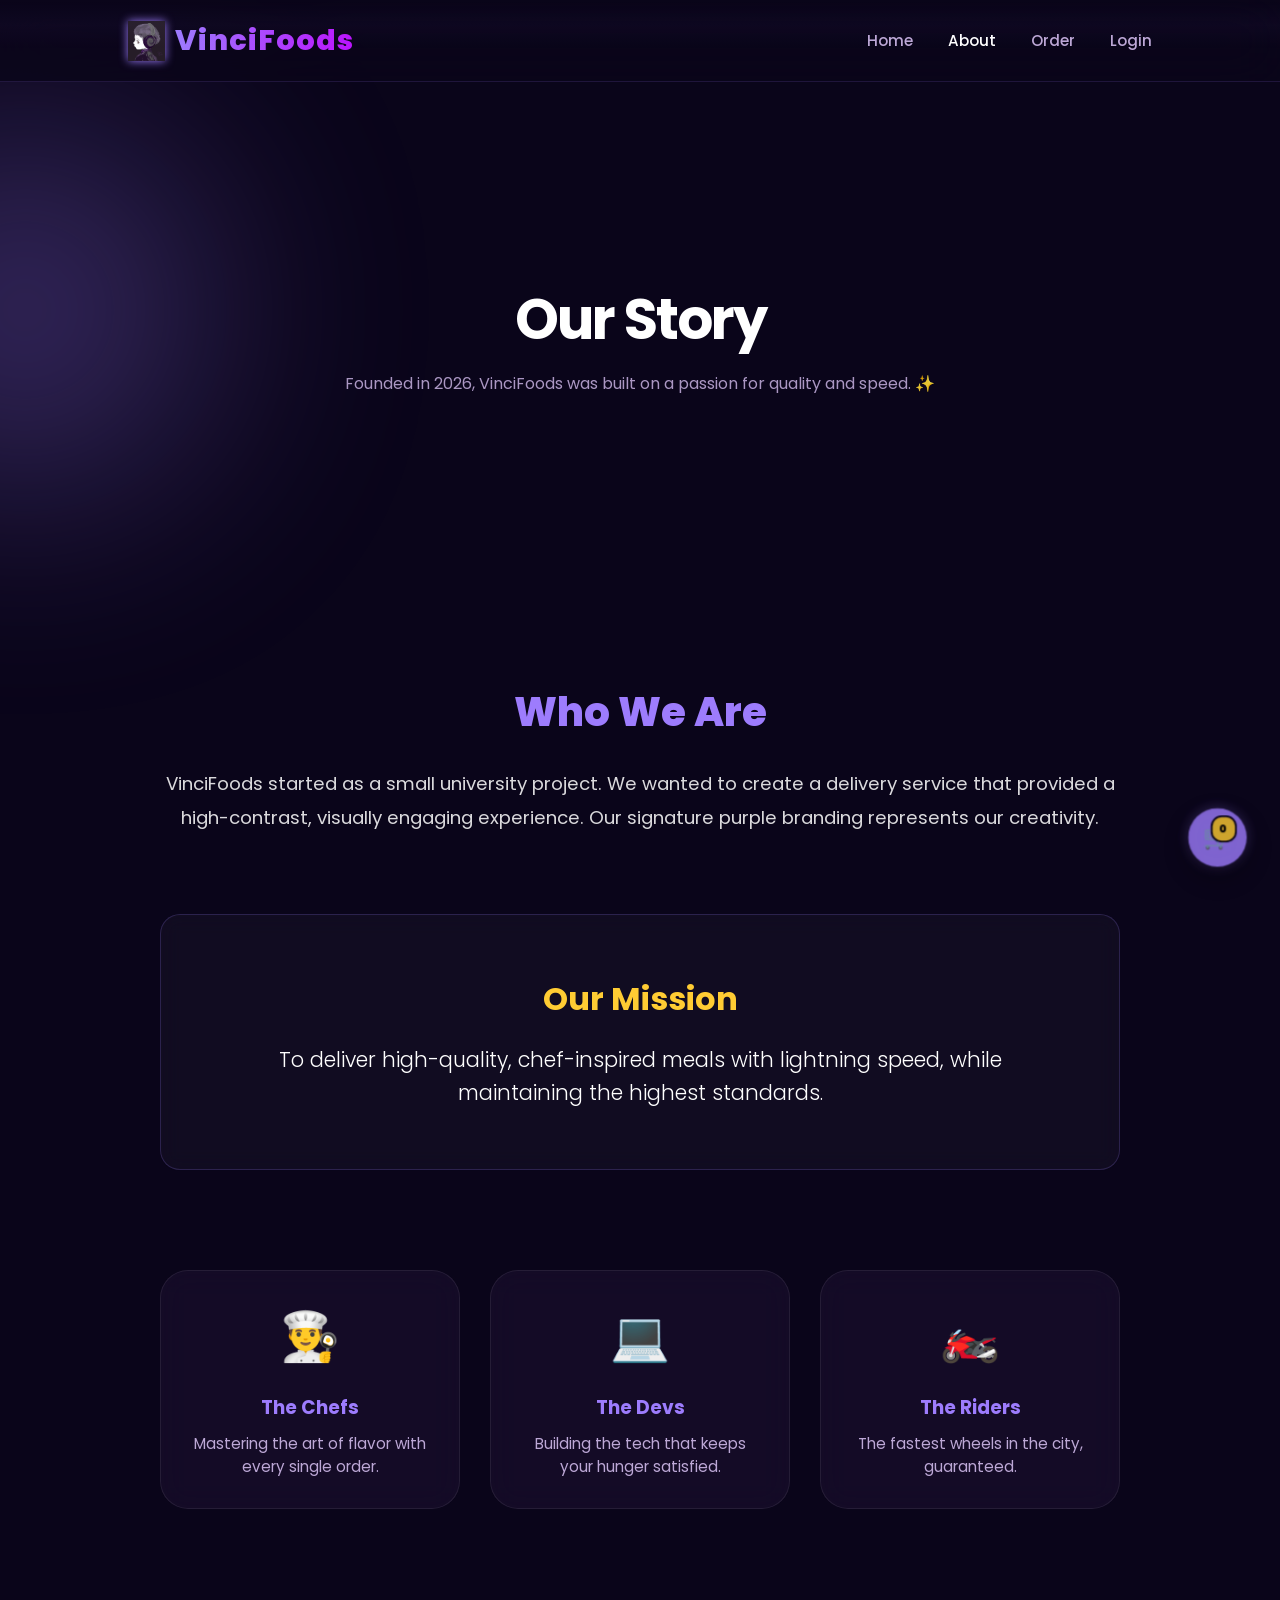
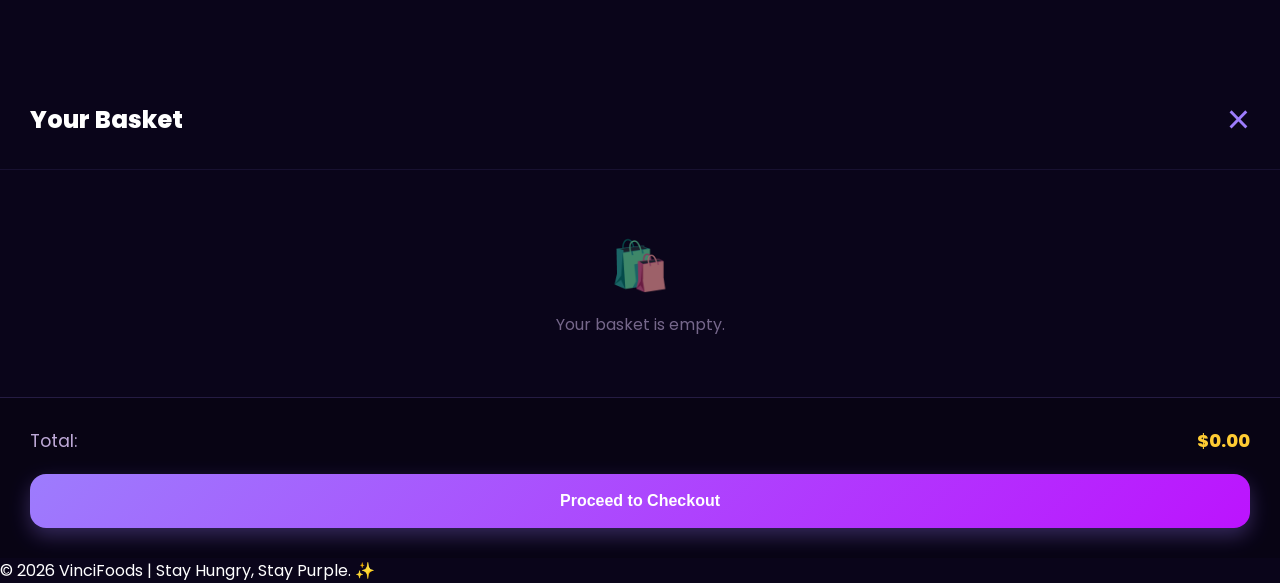
==== commit 00d5e0d9: "Update aboutus.html" ====
--- a/VinciFoods/aboutus.html
+++ b/VinciFoods/aboutus.html
@@ -1,4 +1,4 @@
-    <!DOCTYPE html>
+<!DOCTYPE html>
 <html lang="en">
 <head>
     <meta charset="UTF-8">
@@ -7,11 +7,12 @@
     <link rel="stylesheet" href="style.css">
     <link href="https://fonts.googleapis.com/css2?family=Poppins:wght@300;400;600;800&display=swap" rel="stylesheet">
     <style>
-        /* --- LAYOUT & SCROLL FIXES --- */
+        /* --- LAYOUT & SCROLL --- */
         html, body {
             height: auto;
             overflow-y: auto;
             overflow-x: hidden;
+            background: var(--bg-dark);
         }
 
         /* --- LOGO TRANSITION STYLES --- */
@@ -83,18 +84,18 @@
         /* --- ENTRANCE ANIMATIONS --- */
         .hero h1, .hero p, .intro-text, .delivery-card, .feature-item {
             opacity: 0;
-            transform: translateY(40px) skewY(1deg);
+            transform: translateY(40px);
             transition: 0.8s cubic-bezier(0.23, 1, 0.32, 1);
         }
 
-        body.loaded .hero h1 { opacity: 1; transform: translateY(0) skewY(0); transition-delay: 0.2s; }
-        body.loaded .hero p  { opacity: 1; transform: translateY(0) skewY(0); transition-delay: 0.3s; }
-        body.loaded .intro-text { opacity: 1; transform: translateY(0) skewY(0); transition-delay: 0.4s; }
-        body.loaded .delivery-card { opacity: 1; transform: translateY(0) skewY(0); transition-delay: 0.5s; }
+        body.loaded .hero h1 { opacity: 1; transform: translateY(0); transition-delay: 0.2s; }
+        body.loaded .hero p  { opacity: 1; transform: translateY(0); transition-delay: 0.3s; }
+        body.loaded .intro-text { opacity: 1; transform: translateY(0); transition-delay: 0.4s; }
+        body.loaded .delivery-card { opacity: 1; transform: translateY(0); transition-delay: 0.5s; }
         
-        body.loaded .feature-item:nth-child(1) { opacity: 1; transform: translateY(0) skewY(0); transition-delay: 0.6s; }
-        body.loaded .feature-item:nth-child(2) { opacity: 1; transform: translateY(0) skewY(0); transition-delay: 0.7s; }
-        body.loaded .feature-item:nth-child(3) { opacity: 1; transform: translateY(0) skewY(0); transition-delay: 0.8s; }
+        body.loaded .feature-item:nth-child(1) { opacity: 1; transform: translateY(0); transition-delay: 0.6s; }
+        body.loaded .feature-item:nth-child(2) { opacity: 1; transform: translateY(0); transition-delay: 0.7s; }
+        body.loaded .feature-item:nth-child(3) { opacity: 1; transform: translateY(0); transition-delay: 0.8s; }
 
         @media (max-width: 768px) {
             .hero h1 { font-size: 2.5rem; }
@@ -132,14 +133,14 @@
         <section style="max-width: 1000px; margin: 0 auto; padding: 60px 20px; text-align: center;">
             <div class="intro-text" style="margin-bottom: 80px;">
                 <h2 style="color: var(--accent-purple); margin-bottom: 25px; font-size: 2.5rem; font-weight: 800;">Who We Are</h2>
-                <p style="font-size: 1.15rem; color: var(--text-white); opacity: 0.85; line-height: 1.8;">
+                <p style="font-size: 1.15rem; color: #fff; opacity: 0.85; line-height: 1.8;">
                     VinciFoods started as a small university project. We wanted to create a delivery service that provided a high-contrast, visually engaging experience. Our signature purple branding represents our creativity.
                 </p>
             </div>
 
             <div class="delivery-card" style="padding: 60px 40px; margin-bottom: 100px; border-radius: 20px; background: rgba(255,255,255,0.03); backdrop-filter: blur(10px); border: 1px solid rgba(157,124,253,0.2);">
                 <h3 style="color: var(--accent-gold); margin-bottom: 20px; font-size: 2rem; font-weight: 700;">Our Mission</h3>
-                <p style="font-size: 1.3rem; font-weight: 300; line-height: 1.6; color: var(--text-white); max-width: 800px; margin: 0 auto;">
+                <p style="font-size: 1.3rem; font-weight: 300; line-height: 1.6; color: #fff; max-width: 800px; margin: 0 auto;">
                     To deliver high-quality, chef-inspired meals with lightning speed, while maintaining the highest standards.
                 </p>
             </div>
@@ -174,24 +175,24 @@
 
     <!-- SIDEBAR -->
     <div id="sidebar" class="cart-sidebar">
-        <div class="cart-header" style="display:flex; justify-content:space-between; align-items:center; padding: 20px; border-bottom: 1px solid rgba(157,124,253,0.1);">
-            <h3 style="margin:0;">Your Basket</h3>
-            <button onclick="toggleCart()" style="background:none; border:none; color:var(--accent-purple); cursor:pointer; font-size:2rem; line-height:1;">&times;</button>
-        </div>
-        <div id="cart-items" style="flex: 1; overflow-y: auto;"></div>
-        <div class="cart-total" style="padding: 20px; border-top: 1px solid rgba(157,124,253,0.2);">
-            <div style="display:flex; justify-content:space-between; margin-bottom:15px;">
-                <span>Total:</span>
-                <span id="total-price" style="color:var(--accent-gold); font-weight:bold;">$0.00</span>
-            </div>
-            <button class="submit-btn" style="width: 100%;" onclick="checkout()">Checkout</button>
+        <div class="cart-header" style="display:flex; justify-content:space-between; align-items:center; padding: 30px; border-bottom: 1px solid rgba(157,124,253,0.1);">
+            <h3 style="margin:0; color: white; font-weight: 800; font-size: 1.5rem;">Your Basket</h3>
+            <button onclick="toggleCart()" style="background:none; border:none; color:var(--accent-purple); cursor:pointer; font-size:2.5rem; line-height:1;">&times;</button>
+        </div>
+        <div id="cart-items" style="flex: 1; overflow-y: auto; padding: 20px;"></div>
+        <div class="cart-total" style="padding: 30px; border-top: 1px solid rgba(157,124,253,0.2); background: rgba(0,0,0,0.2);">
+            <div style="display:flex; justify-content:space-between; margin-bottom:20px; font-size: 1.1rem;">
+                <span style="color: var(--text-muted);">Total:</span>
+                <span id="total-price" style="color:var(--accent-gold); font-weight:800;">$0.00</span>
+            </div>
+            <button class="submit-btn" style="width: 100%; padding: 18px;" onclick="checkout()">Proceed to Checkout</button>
         </div>
     </div>
 
     <footer><p>&copy; 2026 VinciFoods | Stay Hungry, Stay Purple. ✨</p></footer>
 
     <script>
-        // --- AUTH LOGIC ---
+        // --- AUTH & NAV ---
         function checkAuth() {
             const authLink = document.getElementById('authLink');
             const currentUser = JSON.parse(localStorage.getItem('currentUser'));
@@ -201,7 +202,7 @@
         function handleAuthAction() {
             const currentUser = JSON.parse(localStorage.getItem('currentUser'));
             if (currentUser) {
-                if (confirm("Are you sure you want to logout?")) {
+                if (confirm("Log out of VinciFoods?")) {
                     localStorage.removeItem('currentUser');
                     navTo('index.html');
                 }
@@ -210,7 +211,6 @@
             }
         }
 
-        // --- NAVIGATION & TRANSITIONS ---
         function navTo(url) {
             const loader = document.getElementById('loader-layer');
             loader.style.left = '0';
@@ -218,9 +218,12 @@
             setTimeout(() => window.location.href = url, 750);
         }
 
-        // --- CART LOGIC ---
+        // --- GLOBAL CART ENGINE ---
         let basket = JSON.parse(localStorage.getItem('userCart')) || [];
-        function toggleCart() { document.getElementById('sidebar').classList.toggle('active'); }
+        
+        function toggleCart() { 
+            document.getElementById('sidebar').classList.toggle('active'); 
+        }
 
         function updateUI() {
             const container = document.getElementById('cart-items');
@@ -232,7 +235,7 @@
             let total = 0;
 
             if (basket.length === 0) {
-                container.innerHTML = `<div style="text-align:center; padding:40px 20px; opacity:0.6;"><span style="font-size:3rem; display:block; margin-bottom:10px;">🛍️</span><p>Your basket is empty.</p></div>`;
+                container.innerHTML = `<div style="text-align:center; padding:40px 20px; opacity:0.6;"><span style="font-size:3rem; display:block; margin-bottom:10px;">🛍️</span><p style="color:var(--text-muted);">Your basket is empty.</p></div>`;
                 floatingCart.style.opacity = "0.8";
                 floatingCart.style.transform = "scale(0.9)";
             } else {
@@ -241,13 +244,13 @@
                 basket.forEach((item, index) => {
                     total += item.price;
                     const itemDiv = document.createElement('div');
-                    itemDiv.style = "display: flex; justify-content: space-between; align-items: center; padding: 15px; border-bottom: 1px solid rgba(157,124,253,0.1);";
+                    itemDiv.style = "display: flex; justify-content: space-between; padding: 15px; background: rgba(157, 124, 253, 0.05); margin-bottom: 12px; border-radius: 16px; border: 1px solid rgba(157, 124, 253, 0.1); align-items: center;";
                     itemDiv.innerHTML = `
                         <div style="text-align: left;">
-                            <p style="font-weight:bold; font-size:0.9rem; margin:0;">${item.name}</p>
-                            <p style="font-size:0.8rem; color:var(--accent-gold); margin:0;">$${item.price.toFixed(2)}</p>
+                            <p style="font-weight:600; color:#fff; font-size:0.95rem; margin:0;">${item.name}</p>
+                            <p style="font-size:0.85rem; color:var(--accent-gold); margin:0;">$${item.price.toFixed(2)}</p>
                         </div>
-                        <button onclick="removeItem(${index})" style="background:rgba(255,77,77,0.1); border:none; color:#ff4d4d; cursor:pointer; padding:5px 10px; border-radius:5px; font-size: 0.7rem;">Remove</button>`;
+                        <button onclick="removeItem(${index})" style="background:none; border:none; color:#ff4d4d; cursor:pointer; font-weight:700; font-size: 0.75rem; text-transform:uppercase;">Remove</button>`;
                     container.appendChild(itemDiv);
                 });
             }
@@ -256,20 +259,19 @@
             localStorage.setItem('userCart', JSON.stringify(basket));
         }
 
-        function removeItem(index) { basket.splice(index, 1); updateUI(); }
+        function removeItem(index) { 
+            basket.splice(index, 1); 
+            updateUI(); 
+        }
 
         function checkout() {
-            const currentUser = JSON.parse(localStorage.getItem('currentUser'));
-            if (!currentUser) {
-                alert("Please login to proceed to checkout!");
+            if (basket.length === 0) return alert("Basket is empty!");
+            if (!localStorage.getItem('currentUser')) {
+                alert("Please login first!");
                 navTo('login.html');
-                return;
+            } else {
+                navTo('checkout.html');
             }
-            if (basket.length === 0) return alert("Your basket is empty!");
-            alert("Order placed successfully! 🍕");
-            basket = [];
-            updateUI();
-            toggleCart();
         }
 
         document.addEventListener("DOMContentLoaded", () => {
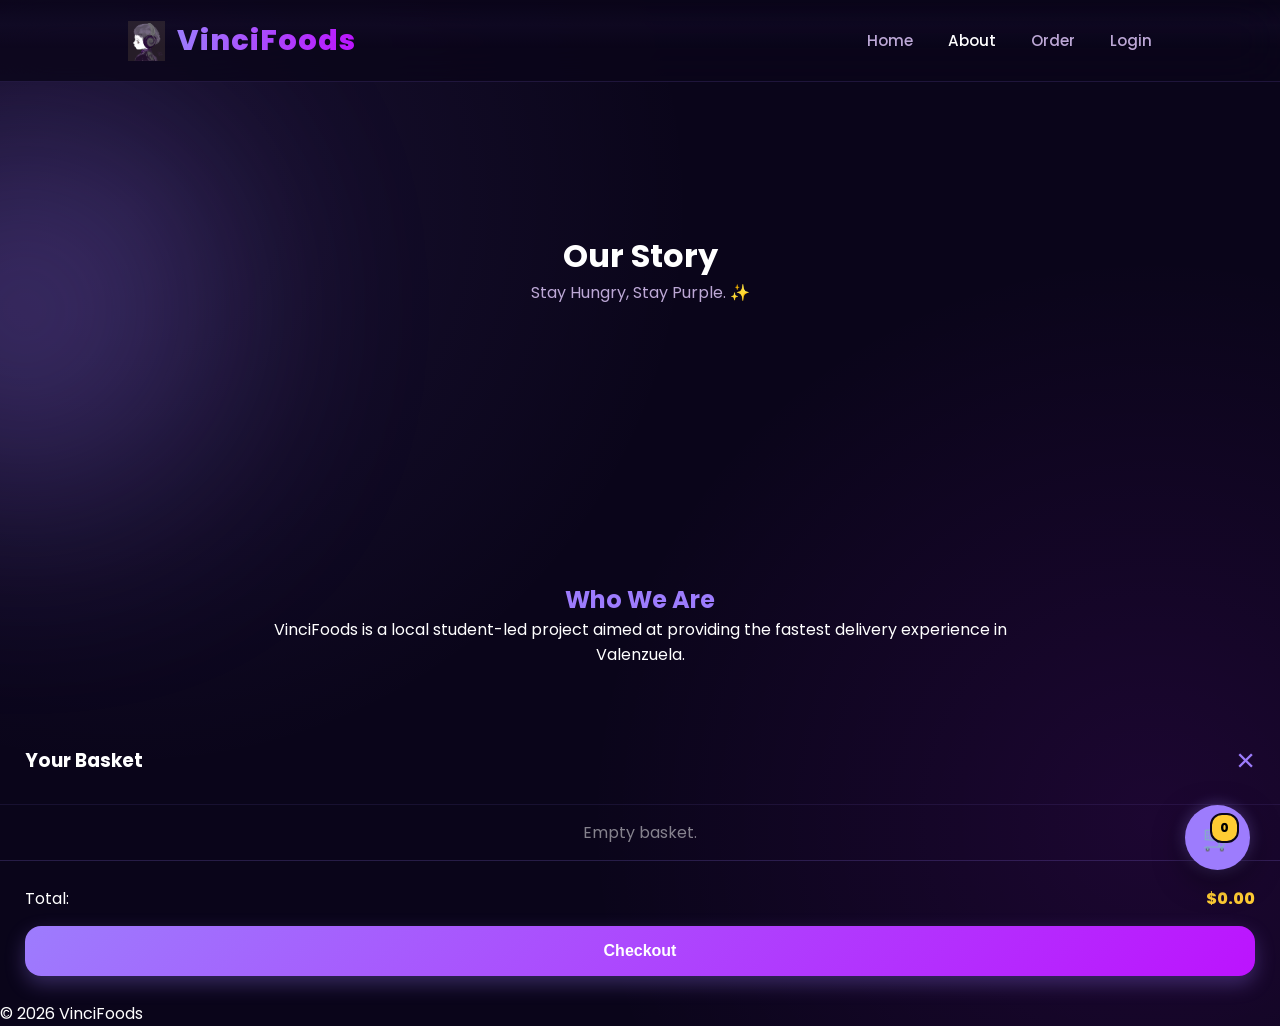
==== commit 2c730056: "Update aboutus.html" ====
--- a/VinciFoods/aboutus.html
+++ b/VinciFoods/aboutus.html
@@ -7,22 +7,14 @@
     <link rel="stylesheet" href="style.css">
     <link href="https://fonts.googleapis.com/css2?family=Poppins:wght@300;400;600;800&display=swap" rel="stylesheet">
     <style>
-        /* --- LAYOUT & SCROLL --- */
-        html, body {
-            height: auto;
-            overflow-y: auto;
-            overflow-x: hidden;
-            background: var(--bg-dark);
-        }
-
-        /* --- LOGO TRANSITION STYLES --- */
+        /* --- LOADER & TRANSITION --- */
         #loader-layer {
             position: fixed;
             top: 0;
             left: -100%;
             width: 100%;
             height: 100vh;
-            background: #0a051a; 
+            background: #0a051a;
             z-index: 10001;
             transition: left 0.7s cubic-bezier(0.83, 0, 0.17, 1);
             display: flex;
@@ -32,20 +24,17 @@
         }
 
         #loader-logo {
-            width: 220px; 
+            width: 220px;
             height: auto;
             opacity: 0;
-            transform: scale(0.85);
+            transform: scale(0.8);
             transition: all 0.6s cubic-bezier(0.16, 1, 0.3, 1);
             filter: drop-shadow(0 0 25px rgba(157, 124, 253, 0.6));
         }
 
-        #loader-layer.active #loader-logo {
-            opacity: 1;
-            transform: scale(1);
-        }
+        #loader-layer.active #loader-logo { opacity: 1; transform: scale(1); }
 
-        /* --- FLOATING CART CONTAINER --- */
+        /* --- FLOATING CART --- */
         .cart-container {
             position: fixed;
             bottom: 30px;
@@ -63,11 +52,6 @@
             transition: all 0.4s cubic-bezier(0.175, 0.885, 0.32, 1.275);
         }
 
-        .cart-container:hover {
-            transform: scale(1.1) rotate(-5deg);
-            background: #af8dff;
-        }
-
         .cart-badge {
             position: absolute;
             top: -5px;
@@ -81,91 +65,47 @@
             border: 2px solid var(--bg-dark);
         }
 
-        /* --- ENTRANCE ANIMATIONS --- */
-        .hero h1, .hero p, .intro-text, .delivery-card, .feature-item {
+        /* --- CONTENT --- */
+        .hero h1, .hero p, .intro-text, .delivery-card {
             opacity: 0;
-            transform: translateY(40px);
-            transition: 0.8s cubic-bezier(0.23, 1, 0.32, 1);
+            transform: translateY(30px);
+            transition: var(--transition-cool);
         }
 
         body.loaded .hero h1 { opacity: 1; transform: translateY(0); transition-delay: 0.2s; }
-        body.loaded .hero p  { opacity: 1; transform: translateY(0); transition-delay: 0.3s; }
-        body.loaded .intro-text { opacity: 1; transform: translateY(0); transition-delay: 0.4s; }
-        body.loaded .delivery-card { opacity: 1; transform: translateY(0); transition-delay: 0.5s; }
-        
-        body.loaded .feature-item:nth-child(1) { opacity: 1; transform: translateY(0); transition-delay: 0.6s; }
-        body.loaded .feature-item:nth-child(2) { opacity: 1; transform: translateY(0); transition-delay: 0.7s; }
-        body.loaded .feature-item:nth-child(3) { opacity: 1; transform: translateY(0); transition-delay: 0.8s; }
-
-        @media (max-width: 768px) {
-            .hero h1 { font-size: 2.5rem; }
-            .features-grid { grid-template-columns: 1fr; padding: 20px; }
-        }
+        body.loaded .hero p { opacity: 1; transform: translateY(0); transition-delay: 0.3s; }
     </style>
 </head>
 <body id="page-body">
-    
     <div id="loader-layer">
-        <img src="Image_20260212_002545_039.png" id="loader-logo" alt="VinciFoods Logo">
+        <img src="Image_20260212_002545_039.png" id="loader-logo" alt="Vinci Logo">
     </div>
 
     <nav>
-        <div class="logo-container" onclick="navTo('index.html')" style="cursor: pointer; display: flex; align-items: center; gap: 10px;">
-            <img src="Image_20260212_002545_039.png" alt="V" style="height: 40px; filter: drop-shadow(0 0 5px var(--accent-purple));">
+        <div class="logo-container" onclick="navTo('index.html')" style="cursor: pointer; display: flex; align-items: center; gap: 12px;">
+            <img src="Image_20260212_002545_039.png" alt="V" style="height: 40px;">
             <span class="logo">VinciFoods</span>
         </div>
         <ul class="nav-links">
             <li><a href="javascript:void(0)" onclick="navTo('index.html')">Home</a></li>
-            <li><a href="javascript:void(0)" onclick="navTo('aboutus.html')" class="active">About</a></li>
+            <li><a href="javascript:void(0)" class="active" onclick="navTo('aboutus.html')">About</a></li>
             <li><a href="javascript:void(0)" onclick="navTo('order.html')">Order</a></li>
-            <li><a href="javascript:void(0)" onclick="handleAuthAction()" id="authLink">Login</a></li>
+            <li><a href="javascript:void(0)" id="authLink" onclick="handleAuthClick(event)">Login</a></li>
         </ul>
     </nav>
 
     <main>
-        <header class="hero" style="min-height: 60vh; display: flex; flex-direction: column; justify-content: center; align-items: center; text-align: center; padding: 100px 10%;">
-            <h1 style="font-size: 3.5rem; letter-spacing: -2px; line-height: 1.1;">Our Story</h1>
-            <p style="max-width: 700px; margin: 20px auto; opacity: 0.9; color: var(--text-muted);">
-                Founded in 2026, VinciFoods was built on a passion for quality and speed. ✨
-            </p>
+        <header class="hero" style="min-height: 50vh; text-align: center; padding-top: 150px;">
+            <h1>Our Story</h1>
+            <p style="color: var(--text-muted);">Stay Hungry, Stay Purple. ✨</p>
         </header>
 
-        <section style="max-width: 1000px; margin: 0 auto; padding: 60px 20px; text-align: center;">
-            <div class="intro-text" style="margin-bottom: 80px;">
-                <h2 style="color: var(--accent-purple); margin-bottom: 25px; font-size: 2.5rem; font-weight: 800;">Who We Are</h2>
-                <p style="font-size: 1.15rem; color: #fff; opacity: 0.85; line-height: 1.8;">
-                    VinciFoods started as a small university project. We wanted to create a delivery service that provided a high-contrast, visually engaging experience. Our signature purple branding represents our creativity.
-                </p>
-            </div>
-
-            <div class="delivery-card" style="padding: 60px 40px; margin-bottom: 100px; border-radius: 20px; background: rgba(255,255,255,0.03); backdrop-filter: blur(10px); border: 1px solid rgba(157,124,253,0.2);">
-                <h3 style="color: var(--accent-gold); margin-bottom: 20px; font-size: 2rem; font-weight: 700;">Our Mission</h3>
-                <p style="font-size: 1.3rem; font-weight: 300; line-height: 1.6; color: #fff; max-width: 800px; margin: 0 auto;">
-                    To deliver high-quality, chef-inspired meals with lightning speed, while maintaining the highest standards.
-                </p>
-            </div>
-
-            <div class="features-grid" style="margin-bottom: 100px; display: grid; grid-template-columns: repeat(auto-fit, minmax(250px, 1fr)); gap: 30px;">
-                <div class="feature-item">
-                    <span style="font-size: 3rem; display: block; margin-bottom: 20px;">👨‍🍳</span>
-                    <h3 style="color: var(--accent-purple); margin-bottom: 10px;">The Chefs</h3>
-                    <p style="font-size: 0.95rem; color: var(--text-muted);">Mastering the art of flavor with every single order.</p>
-                </div>
-                <div class="feature-item">
-                    <span style="font-size: 3rem; display: block; margin-bottom: 20px;">💻</span>
-                    <h3 style="color: var(--accent-purple); margin-bottom: 10px;">The Devs</h3>
-                    <p style="font-size: 0.95rem; color: var(--text-muted);">Building the tech that keeps your hunger satisfied.</p>
-                </div>
-                <div class="feature-item">
-                    <span style="font-size: 3rem; display: block; margin-bottom: 20px;">🏍️</span>
-                    <h3 style="color: var(--accent-purple); margin-bottom: 10px;">The Riders</h3>
-                    <p style="font-size: 0.95rem; color: var(--text-muted);">The fastest wheels in the city, guaranteed.</p>
-                </div>
-            </div>
+        <section style="max-width: 800px; margin: 0 auto; padding: 50px 20px; text-align: center;">
+            <h2 style="color: var(--accent-purple);">Who We Are</h2>
+            <p>VinciFoods is a local student-led project aimed at providing the fastest delivery experience in Valenzuela.</p>
         </section>
     </main>
 
-    <!-- PERSISTENT FLOATING CART -->
     <div class="cart-container" onclick="toggleCart()" id="floating-cart">
         <div class="cart-icon-wrapper" style="position: relative;">
             <span style="font-size: 1.6rem;">🛒</span>
@@ -173,112 +113,84 @@
         </div>
     </div>
 
-    <!-- SIDEBAR -->
     <div id="sidebar" class="cart-sidebar">
-        <div class="cart-header" style="display:flex; justify-content:space-between; align-items:center; padding: 30px; border-bottom: 1px solid rgba(157,124,253,0.1);">
-            <h3 style="margin:0; color: white; font-weight: 800; font-size: 1.5rem;">Your Basket</h3>
-            <button onclick="toggleCart()" style="background:none; border:none; color:var(--accent-purple); cursor:pointer; font-size:2.5rem; line-height:1;">&times;</button>
+        <div style="display: flex; justify-content: space-between; align-items: center; padding: 25px; border-bottom: 1px solid rgba(157, 124, 253, 0.1);">
+            <h3 style="color: #fff; margin:0;">Your Basket</h3>
+            <button onclick="toggleCart()" style="background:none; border:none; color:var(--accent-purple); cursor:pointer; font-size:2rem;">&times;</button>
         </div>
-        <div id="cart-items" style="flex: 1; overflow-y: auto; padding: 20px;"></div>
-        <div class="cart-total" style="padding: 30px; border-top: 1px solid rgba(157,124,253,0.2); background: rgba(0,0,0,0.2);">
-            <div style="display:flex; justify-content:space-between; margin-bottom:20px; font-size: 1.1rem;">
-                <span style="color: var(--text-muted);">Total:</span>
+        <div id="cart-items" style="flex: 1; overflow-y: auto; padding: 15px;"></div>
+        <div style="padding: 25px; border-top: 1px solid rgba(157, 124, 253, 0.2);">
+            <div style="display:flex; justify-content:space-between; margin-bottom:15px;">
+                <span>Total:</span>
                 <span id="total-price" style="color:var(--accent-gold); font-weight:800;">$0.00</span>
             </div>
-            <button class="submit-btn" style="width: 100%; padding: 18px;" onclick="checkout()">Proceed to Checkout</button>
+            <button class="submit-btn" style="width: 100%; height: 50px;" onclick="checkout()">Checkout</button>
         </div>
     </div>
 
-    <footer><p>&copy; 2026 VinciFoods | Stay Hungry, Stay Purple. ✨</p></footer>
+    <footer><p>&copy; 2026 VinciFoods</p></footer>
 
     <script>
-        // --- AUTH & NAV ---
-        function checkAuth() {
-            const authLink = document.getElementById('authLink');
-            const currentUser = JSON.parse(localStorage.getItem('currentUser'));
-            authLink.innerText = currentUser ? "Logout" : "Login";
-        }
-
-        function handleAuthAction() {
-            const currentUser = JSON.parse(localStorage.getItem('currentUser'));
-            if (currentUser) {
-                if (confirm("Log out of VinciFoods?")) {
-                    localStorage.removeItem('currentUser');
-                    navTo('index.html');
-                }
-            } else {
-                navTo('login.html');
-            }
-        }
-
         function navTo(url) {
             const loader = document.getElementById('loader-layer');
             loader.style.left = '0';
             setTimeout(() => loader.classList.add('active'), 50);
-            setTimeout(() => window.location.href = url, 750);
+            setTimeout(() => { window.location.href = url; }, 750);
         }
 
-        // --- GLOBAL CART ENGINE ---
+        document.addEventListener("DOMContentLoaded", () => {
+            setTimeout(() => {
+                document.body.classList.add('loaded');
+                checkSession();
+                updateUI();
+            }, 100);
+        });
+
+        function checkSession() {
+            const authLink = document.getElementById('authLink');
+            if (localStorage.getItem('currentUser')) { authLink.innerText = "Logout"; }
+            else { authLink.innerText = "Login"; }
+        }
+
+        function handleAuthClick(e) {
+            if (localStorage.getItem('currentUser')) {
+                if(confirm("Log out?")) { localStorage.removeItem('currentUser'); navTo('index.html'); }
+            } else { navTo('login.html'); }
+        }
+
+        // CART SCRIPT
         let basket = JSON.parse(localStorage.getItem('userCart')) || [];
-        
-        function toggleCart() { 
-            document.getElementById('sidebar').classList.toggle('active'); 
-        }
+        function toggleCart() { document.getElementById('sidebar').classList.toggle('active'); }
 
         function updateUI() {
             const container = document.getElementById('cart-items');
             const countLabel = document.getElementById('cart-count');
             const totalLabel = document.getElementById('total-price');
-            const floatingCart = document.getElementById('floating-cart');
             
-            container.innerHTML = '';
+            container.innerHTML = ''; 
             let total = 0;
 
-            if (basket.length === 0) {
-                container.innerHTML = `<div style="text-align:center; padding:40px 20px; opacity:0.6;"><span style="font-size:3rem; display:block; margin-bottom:10px;">🛍️</span><p style="color:var(--text-muted);">Your basket is empty.</p></div>`;
-                floatingCart.style.opacity = "0.8";
-                floatingCart.style.transform = "scale(0.9)";
-            } else {
-                floatingCart.style.opacity = "1";
-                floatingCart.style.transform = "scale(1)";
-                basket.forEach((item, index) => {
+            if (basket.length === 0) { 
+                container.innerHTML = '<p style="text-align:center; opacity:0.5;">Empty basket.</p>';
+            } else { 
+                basket.forEach((item, index) => { 
                     total += item.price;
-                    const itemDiv = document.createElement('div');
-                    itemDiv.style = "display: flex; justify-content: space-between; padding: 15px; background: rgba(157, 124, 253, 0.05); margin-bottom: 12px; border-radius: 16px; border: 1px solid rgba(157, 124, 253, 0.1); align-items: center;";
-                    itemDiv.innerHTML = `
-                        <div style="text-align: left;">
-                            <p style="font-weight:600; color:#fff; font-size:0.95rem; margin:0;">${item.name}</p>
-                            <p style="font-size:0.85rem; color:var(--accent-gold); margin:0;">$${item.price.toFixed(2)}</p>
-                        </div>
-                        <button onclick="removeItem(${index})" style="background:none; border:none; color:#ff4d4d; cursor:pointer; font-weight:700; font-size: 0.75rem; text-transform:uppercase;">Remove</button>`;
-                    container.appendChild(itemDiv);
+                    const div = document.createElement('div'); 
+                    div.style = "display: flex; justify-content: space-between; padding: 10px; border-bottom: 1px solid rgba(255,255,255,0.05);";
+                    div.innerHTML = `<span>${item.name}</span><span>$${item.price.toFixed(2)}</span>`;
+                    container.appendChild(div); 
                 });
             }
-            countLabel.innerText = basket.length;
+            countLabel.innerText = basket.length; 
             totalLabel.innerText = `$${total.toFixed(2)}`;
             localStorage.setItem('userCart', JSON.stringify(basket));
         }
 
-        function removeItem(index) { 
-            basket.splice(index, 1); 
-            updateUI(); 
+        function removeItem(index) { basket.splice(index, 1); updateUI(); }
+        function checkout() { 
+            if (basket.length === 0) return alert("Basket is empty!");
+            navTo('checkout.html'); 
         }
-
-        function checkout() {
-            if (basket.length === 0) return alert("Basket is empty!");
-            if (!localStorage.getItem('currentUser')) {
-                alert("Please login first!");
-                navTo('login.html');
-            } else {
-                navTo('checkout.html');
-            }
-        }
-
-        document.addEventListener("DOMContentLoaded", () => {
-            checkAuth();
-            updateUI();
-            setTimeout(() => document.body.classList.add('loaded'), 100);
-        });
     </script>
 </body>
 </html>
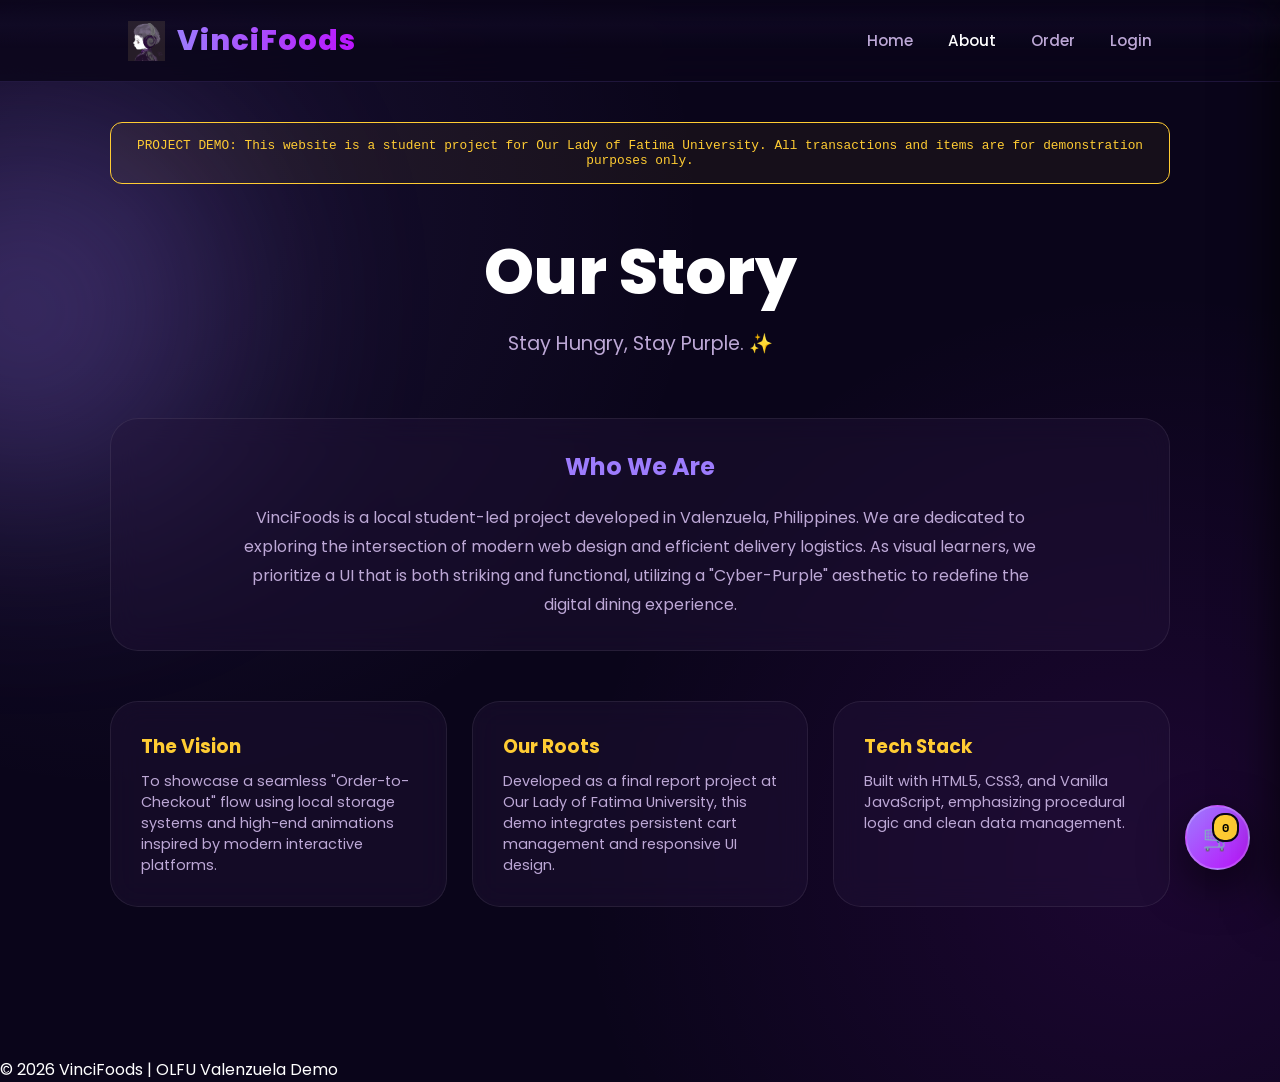
==== commit 4734d968: "Update aboutus.html" ====
--- a/VinciFoods/aboutus.html
+++ b/VinciFoods/aboutus.html
@@ -5,7 +5,7 @@
     <meta name="viewport" content="width=device-width, initial-scale=1.0">
     <title>VinciFoods | Our Story</title>
     <link rel="stylesheet" href="style.css">
-    <link href="https://fonts.googleapis.com/css2?family=Poppins:wght@300;400;600;800&display=swap" rel="stylesheet">
+    <link href="https://fonts.googleapis.com/css2?family=Poppins:wght@300;400;600;800&family=Space+Mono&display=swap" rel="stylesheet">
     <style>
         /* --- LOADER & TRANSITION --- */
         #loader-layer {
@@ -34,39 +34,8 @@
 
         #loader-layer.active #loader-logo { opacity: 1; transform: scale(1); }
 
-        /* --- FLOATING CART --- */
-        .cart-container {
-            position: fixed;
-            bottom: 30px;
-            right: 30px;
-            background: var(--accent-purple);
-            width: 65px;
-            height: 65px;
-            border-radius: 50%;
-            display: flex;
-            justify-content: center;
-            align-items: center;
-            cursor: pointer;
-            box-shadow: 0 10px 30px rgba(0, 0, 0, 0.5), 0 0 15px rgba(157, 124, 253, 0.4);
-            z-index: 1000;
-            transition: all 0.4s cubic-bezier(0.175, 0.885, 0.32, 1.275);
-        }
-
-        .cart-badge {
-            position: absolute;
-            top: -5px;
-            right: -5px;
-            background: var(--accent-gold);
-            color: #000;
-            font-weight: 800;
-            font-size: 0.75rem;
-            padding: 4px 8px;
-            border-radius: 12px;
-            border: 2px solid var(--bg-dark);
-        }
-
-        /* --- CONTENT --- */
-        .hero h1, .hero p, .intro-text, .delivery-card {
+        /* --- CONTENT REVEAL --- */
+        .hero h1, .hero p, .about-card, .info-grid {
             opacity: 0;
             transform: translateY(30px);
             transition: var(--transition-cool);
@@ -74,6 +43,38 @@
 
         body.loaded .hero h1 { opacity: 1; transform: translateY(0); transition-delay: 0.2s; }
         body.loaded .hero p { opacity: 1; transform: translateY(0); transition-delay: 0.3s; }
+        body.loaded .about-card { opacity: 1; transform: translateY(0); transition-delay: 0.4s; }
+        body.loaded .info-grid { opacity: 1; transform: translateY(0); transition-delay: 0.5s; }
+
+        /* --- SPECIFIC PAGE STYLING --- */
+        .about-container {
+            max-width: 1100px;
+            margin: 0 auto;
+            padding: 40px 20px 100px 20px;
+        }
+
+        .disclaimer-banner {
+            background: rgba(255, 204, 51, 0.05);
+            border: 1px solid var(--accent-gold);
+            padding: 15px;
+            border-radius: 12px;
+            margin-bottom: 40px;
+            text-align: center;
+        }
+
+        .disclaimer-banner p {
+            font-family: 'Space Mono', monospace;
+            font-size: 0.8rem;
+            color: var(--accent-gold);
+            margin: 0;
+        }
+
+        .info-grid {
+            display: grid;
+            grid-template-columns: repeat(auto-fit, minmax(300px, 1fr));
+            gap: 25px;
+            margin-top: 50px;
+        }
     </style>
 </head>
 <body id="page-body">
@@ -94,18 +95,54 @@
         </ul>
     </nav>
 
-    <main>
-        <header class="hero" style="min-height: 50vh; text-align: center; padding-top: 150px;">
-            <h1>Our Story</h1>
-            <p style="color: var(--text-muted);">Stay Hungry, Stay Purple. ✨</p>
+    <main class="about-container">
+        <!-- PROJECT DISCLAIMER -->
+        <div class="disclaimer-banner">
+            <p>PROJECT DEMO: This website is a student project for Our Lady of Fatima University. All transactions and items are for demonstration purposes only.</p>
+        </div>
+
+        <header class="hero" style="text-align: center; margin-bottom: 60px;">
+            <h1 style="font-size: 4rem; font-weight: 800; margin-bottom: 10px;">Our Story</h1>
+            <p style="color: var(--text-muted); font-size: 1.2rem;">Stay Hungry, Stay Purple. ✨</p>
         </header>
 
-        <section style="max-width: 800px; margin: 0 auto; padding: 50px 20px; text-align: center;">
-            <h2 style="color: var(--accent-purple);">Who We Are</h2>
-            <p>VinciFoods is a local student-led project aimed at providing the fastest delivery experience in Valenzuela.</p>
-        </section>
+        <!-- WHO WE ARE CARD -->
+        <div class="feature-item about-card" style="text-align: center;">
+            <h2 style="color: var(--accent-purple); margin-bottom: 20px;">Who We Are</h2>
+            <p style="line-height: 1.8; color: var(--text-muted); max-width: 800px; margin: 0 auto;">
+                VinciFoods is a local student-led project developed in Valenzuela, Philippines. 
+                We are dedicated to exploring the intersection of modern web design and efficient delivery logistics. 
+                As visual learners, we prioritize a UI that is both striking and functional, utilizing a "Cyber-Purple" 
+                aesthetic to redefine the digital dining experience.
+            </p>
+        </div>
+
+        <!-- STATS / MISSION GRID -->
+        <div class="info-grid">
+            <div class="stat-card">
+                <h3 style="color: var(--accent-gold); margin-bottom: 10px;">The Vision</h3>
+                <p style="font-size: 0.9rem; color: var(--text-muted);">
+                    To showcase a seamless "Order-to-Checkout" flow using local storage systems and high-end animations 
+                    inspired by modern interactive platforms.
+                </p>
+            </div>
+            <div class="stat-card">
+                <h3 style="color: var(--accent-gold); margin-bottom: 10px;">Our Roots</h3>
+                <p style="font-size: 0.9rem; color: var(--text-muted);">
+                    Developed as a final report project at Our Lady of Fatima University, this demo integrates 
+                    persistent cart management and responsive UI design.
+                </p>
+            </div>
+            <div class="stat-card">
+                <h3 style="color: var(--accent-gold); margin-bottom: 10px;">Tech Stack</h3>
+                <p style="font-size: 0.9rem; color: var(--text-muted);">
+                    Built with HTML5, CSS3, and Vanilla JavaScript, emphasizing procedural logic and clean data management.
+                </p>
+            </div>
+        </div>
     </main>
 
+    <!-- FLOATING CART -->
     <div class="cart-container" onclick="toggleCart()" id="floating-cart">
         <div class="cart-icon-wrapper" style="position: relative;">
             <span style="font-size: 1.6rem;">🛒</span>
@@ -113,13 +150,14 @@
         </div>
     </div>
 
+    <!-- SIDEBAR -->
     <div id="sidebar" class="cart-sidebar">
         <div style="display: flex; justify-content: space-between; align-items: center; padding: 25px; border-bottom: 1px solid rgba(157, 124, 253, 0.1);">
             <h3 style="color: #fff; margin:0;">Your Basket</h3>
             <button onclick="toggleCart()" style="background:none; border:none; color:var(--accent-purple); cursor:pointer; font-size:2rem;">&times;</button>
         </div>
         <div id="cart-items" style="flex: 1; overflow-y: auto; padding: 15px;"></div>
-        <div style="padding: 25px; border-top: 1px solid rgba(157, 124, 253, 0.2);">
+        <div style="padding: 25px; border-top: 1px solid rgba(157, 124, 253, 0.2); background: rgba(0,0,0,0.2);">
             <div style="display:flex; justify-content:space-between; margin-bottom:15px;">
                 <span>Total:</span>
                 <span id="total-price" style="color:var(--accent-gold); font-weight:800;">$0.00</span>
@@ -128,7 +166,9 @@
         </div>
     </div>
 
-    <footer><p>&copy; 2026 VinciFoods</p></footer>
+    <footer style="margin-top: 50px;">
+        <p>&copy; 2026 VinciFoods | OLFU Valenzuela Demo</p>
+    </footer>
 
     <script>
         function navTo(url) {
@@ -148,17 +188,15 @@
 
         function checkSession() {
             const authLink = document.getElementById('authLink');
-            if (localStorage.getItem('currentUser')) { authLink.innerText = "Logout"; }
-            else { authLink.innerText = "Login"; }
+            authLink.innerText = localStorage.getItem('currentUser') ? "Logout" : "Login";
         }
 
         function handleAuthClick(e) {
             if (localStorage.getItem('currentUser')) {
-                if(confirm("Log out?")) { localStorage.removeItem('currentUser'); navTo('index.html'); }
+                if(confirm("Log out of VinciFoods?")) { localStorage.removeItem('currentUser'); navTo('index.html'); }
             } else { navTo('login.html'); }
         }
 
-        // CART SCRIPT
         let basket = JSON.parse(localStorage.getItem('userCart')) || [];
         function toggleCart() { document.getElementById('sidebar').classList.toggle('active'); }
 
@@ -171,13 +209,18 @@
             let total = 0;
 
             if (basket.length === 0) { 
-                container.innerHTML = '<p style="text-align:center; opacity:0.5;">Empty basket.</p>';
+                container.innerHTML = '<p style="text-align:center; padding-top:20px; opacity:0.5;">Empty basket.</p>';
             } else { 
                 basket.forEach((item, index) => { 
                     total += item.price;
                     const div = document.createElement('div'); 
-                    div.style = "display: flex; justify-content: space-between; padding: 10px; border-bottom: 1px solid rgba(255,255,255,0.05);";
-                    div.innerHTML = `<span>${item.name}</span><span>$${item.price.toFixed(2)}</span>`;
+                    div.style = "display: flex; justify-content: space-between; align-items: center; padding: 12px; background: rgba(255,255,255,0.03); margin-bottom: 8px; border-radius: 8px;";
+                    div.innerHTML = `
+                        <div>
+                            <p style="font-size:0.9rem; margin:0;">${item.name}</p>
+                            <p style="font-size:0.8rem; color:var(--accent-gold); margin:0;">$${item.price.toFixed(2)}</p>
+                        </div>
+                        <button onclick="removeItem(${index})" style="background:none; border:none; color:var(--error-red); cursor:pointer; font-size:0.7rem;">REMOVE</button>`;
                     container.appendChild(div); 
                 });
             }
--- a/VinciFoods/style.css
+++ b/VinciFoods/style.css
@@ -77,7 +77,6 @@
     transition: clip-path 1.2s cubic-bezier(0.16, 1, 0.3, 1);
 }
 
-/* Tech Overlay (Scanline) */
 body::after {
     content: "";
     position: fixed;
@@ -92,7 +91,6 @@
     animation: scanline 8s linear infinite;
 }
 
-/* Dynamic Background Blobs */
 body::before {
     content: "";
     position: fixed;
@@ -109,7 +107,6 @@
     background: var(--accent-purple);
 }
 
-/* Transition Reveal State */
 body.loaded {
     clip-path: circle(150% at 50% 50%);
 }
@@ -162,49 +159,66 @@
     color: var(--text-white);
 }
 
-/* --- HERO SECTION UTILS --- */
-.hero-btns {
-    display: flex;
-    align-items: center;
-    justify-content: center;
-    gap: 25px;
-    margin-top: 30px;
-}
-
-.learn-more-link {
-    color: var(--accent-purple);
-    text-decoration: none;
-    font-weight: 600;
-    font-size: 1rem;
-    transition: var(--transition-smooth);
-}
-
-.learn-more-link:hover {
-    color: var(--text-white);
-    text-shadow: 0 0 10px rgba(157, 124, 253, 0.8);
-    transform: translateX(5px);
-}
-
 /* --- PERSISTENT FLOATING CART --- */
 .cart-container {
-    position: fixed; /* FLOATING FIX */
+    position: fixed; 
     bottom: 30px;
     right: 30px;
     z-index: 9999;
-    background: var(--bg-card);
-    backdrop-filter: blur(15px);
-    border: 1px solid rgba(157, 124, 253, 0.3);
-    border-radius: 24px;
-    padding: 20px;
+    background: linear-gradient(135deg, var(--accent-purple), var(--accent-neon));
+    width: 65px;
+    height: 65px;
+    border-radius: 50%;
+    display: flex;
+    justify-content: center;
+    align-items: center;
+    cursor: pointer;
     box-shadow: 0 15px 45px rgba(0, 0, 0, 0.6);
     animation: float 6s ease-in-out infinite;
     transition: var(--transition-smooth);
+    border: 2px solid rgba(255, 255, 255, 0.2);
 }
 
 .cart-container:hover {
     animation-play-state: paused;
-    transform: scale(1.05);
-    border-color: var(--accent-neon);
+    transform: scale(1.1) rotate(-5deg);
+    border-color: var(--accent-gold);
+    box-shadow: 0 0 25px var(--accent-purple);
+}
+
+.cart-badge {
+    position: absolute;
+    top: -5px;
+    right: -5px;
+    background: var(--accent-gold);
+    color: #000;
+    font-weight: 800;
+    font-size: 0.75rem;
+    padding: 4px 8px;
+    border-radius: 12px;
+    border: 2px solid var(--bg-dark);
+    font-family: 'Space Mono', monospace;
+}
+
+/* --- CART SIDEBAR --- */
+.cart-sidebar {
+    position: fixed;
+    top: 0;
+    right: -420px; /* Hidden state */
+    width: 400px;
+    height: 100vh;
+    background: rgba(10, 5, 26, 0.95);
+    backdrop-filter: blur(30px);
+    border-left: 1px solid rgba(157, 124, 253, 0.2);
+    z-index: 10001; /* Above navigation */
+    display: flex;
+    flex-direction: column;
+    transition: var(--transition-cool);
+    box-shadow: -20px 0 50px rgba(0, 0, 0, 0.8);
+}
+
+.cart-sidebar.active {
+    right: 0; /* Visible state */
 }
 
 /* --- CHECKOUT & FORMS --- */
@@ -298,31 +312,11 @@
     box-shadow: 0 0 20px rgba(255, 77, 77, 0.4);
 }
 
-/* --- USER & ADMIN UTILS --- */
-.admin-badge {
-    color: var(--accent-gold);
-    background: rgba(255, 204, 51, 0.1);
-    padding: 4px 12px;
-    border-radius: 8px;
-    font-family: 'Space Mono', monospace;
-    font-size: 0.8rem;
-    border: 1px solid rgba(255, 204, 51, 0.3);
-}
-
 /* --- RESPONSIVE DESIGN --- */
 @media (max-width: 768px) {
-    nav {
-        padding: 1.2rem 5%;
-    }
-    .nav-links {
-        display: none;
-    }
-    .hero-btns {
-        flex-direction: column;
-        gap: 15px;
-    }
-    .cart-container {
-        bottom: 20px;
-        right: 20px;
-    }
-}
+    nav { padding: 1.2rem 5%; }
+    .nav-links { display: none; }
+    .hero-btns { flex-direction: column; gap: 15px; }
+    .cart-container { bottom: 20px; right: 20px; }
+    .cart-sidebar { width: 100%; right: -100%; }
+}
